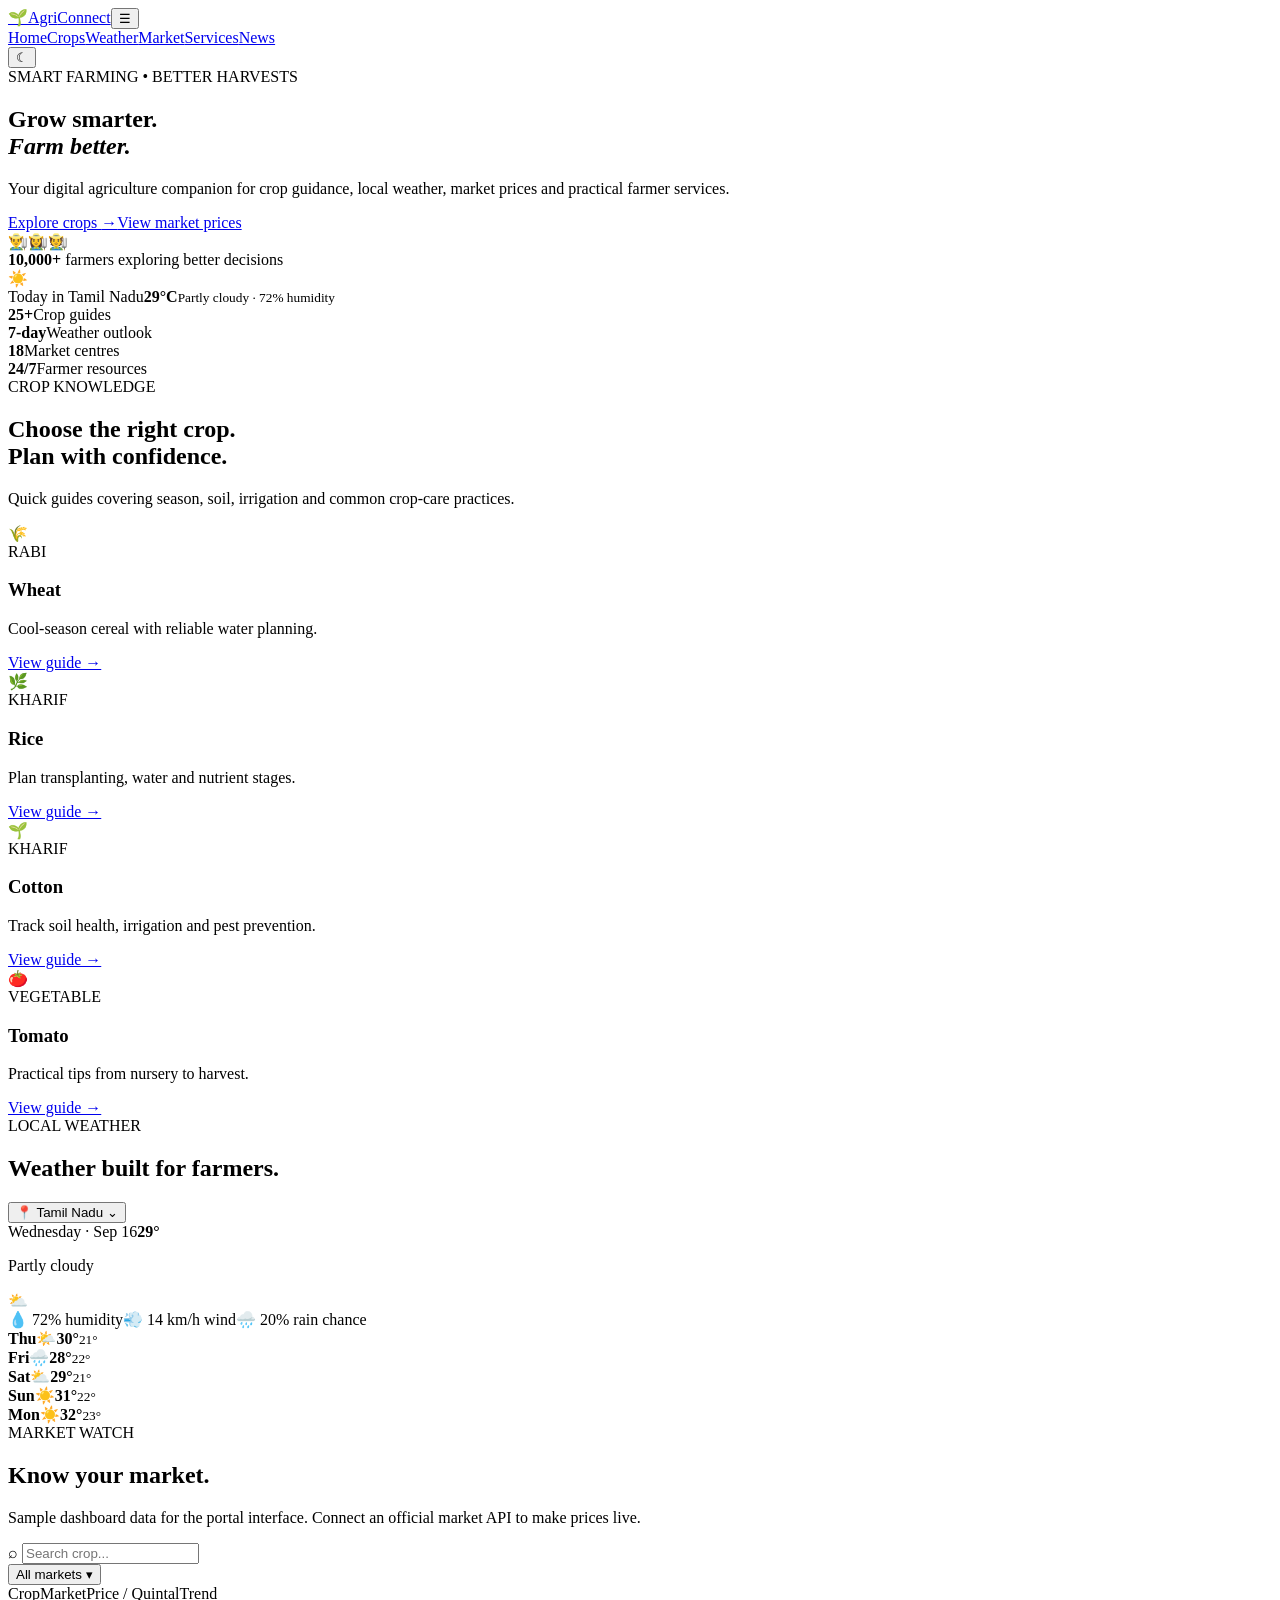
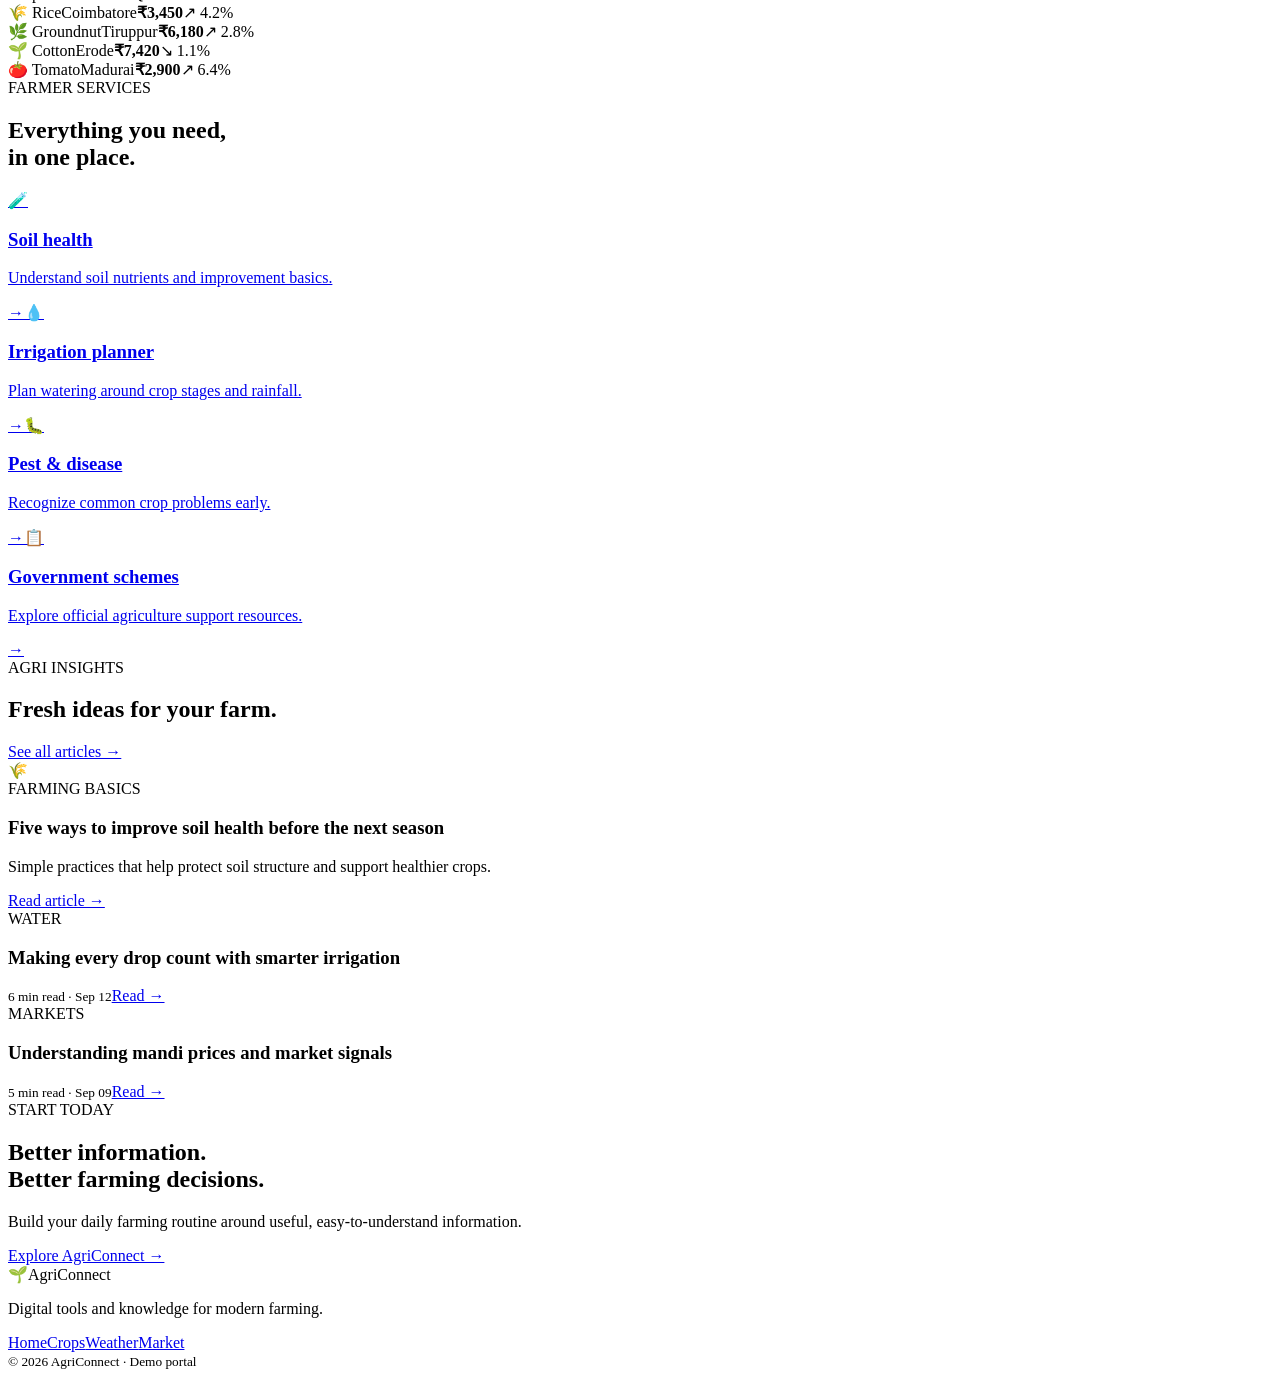
==== index.html @ 1abb4892 "Build complete agriculture portal homepage" ====
<!doctype html>
<html lang="en">
<head>
  <meta charset="UTF-8"><meta name="viewport" content="width=device-width,initial-scale=1.0">
  <meta name="description" content="AgriConnect - a modern agriculture portal for farmers with crop, weather and market information.">
  <title>AgriConnect | Smart Agriculture Portal</title>
  <link rel="preconnect" href="https://fonts.googleapis.com"><link rel="preconnect" href="https://fonts.gstatic.com" crossorigin>
  <link href="https://fonts.googleapis.com/css2?family=DM+Sans:wght@400;500;600;700&family=Space+Grotesk:wght@500;600;700&display=swap" rel="stylesheet">
  <link rel="stylesheet" href="style.css">
</head>
<body>
<header class="nav"><a class="brand" href="#home"><span class="brand-mark">🌱</span><span>Agri<span>Connect</span></span></a><button class="menu" aria-label="Open menu">☰</button><nav><a class="active" href="#home">Home</a><a href="#crops">Crops</a><a href="#weather">Weather</a><a href="#market">Market</a><a href="#services">Services</a><a href="#news">News</a></nav><button id="theme" class="icon-btn" title="Toggle theme">☾</button></header>
<main id="home">
<section class="hero"><div class="hero-copy"><div class="eyebrow">SMART FARMING • BETTER HARVESTS</div><h1>Grow smarter.<br><em>Farm better.</em></h1><p>Your digital agriculture companion for crop guidance, local weather, market prices and practical farmer services.</p><div class="hero-actions"><a class="btn primary" href="#crops">Explore crops <span>→</span></a><a class="btn ghost" href="#market">View market prices</a></div><div class="trust"><div class="avatars"><span>👨‍🌾</span><span>👩‍🌾</span><span>🧑‍🌾</span></div><span><strong>10,000+</strong> farmers exploring better decisions</span></div></div><div class="hero-card"><div class="sun">☀️</div><div><span>Today in Tamil Nadu</span><strong>29°C</strong><small>Partly cloudy · 72% humidity</small></div><div class="mini-chart"><i></i><i></i><i></i><i></i><i></i><i></i><i></i></div></div></section>
<section class="stats"><div><strong>25+</strong><span>Crop guides</span></div><div><strong>7-day</strong><span>Weather outlook</span></div><div><strong>18</strong><span>Market centres</span></div><div><strong>24/7</strong><span>Farmer resources</span></div></section>
<section id="crops" class="section"><div class="section-head"><div><div class="eyebrow">CROP KNOWLEDGE</div><h2>Choose the right crop.<br>Plan with confidence.</h2></div><p>Quick guides covering season, soil, irrigation and common crop-care practices.</p></div><div class="cards crop-grid"><article class="card crop"><div class="crop-icon wheat">🌾</div><div><span class="tag">RABI</span><h3>Wheat</h3><p>Cool-season cereal with reliable water planning.</p><a href="#">View guide →</a></div></article><article class="card crop"><div class="crop-icon rice">🌿</div><div><span class="tag">KHARIF</span><h3>Rice</h3><p>Plan transplanting, water and nutrient stages.</p><a href="#">View guide →</a></div></article><article class="card crop"><div class="crop-icon cotton">🌱</div><div><span class="tag">KHARIF</span><h3>Cotton</h3><p>Track soil health, irrigation and pest prevention.</p><a href="#">View guide →</a></div></article><article class="card crop"><div class="crop-icon tomato">🍅</div><div><span class="tag">VEGETABLE</span><h3>Tomato</h3><p>Practical tips from nursery to harvest.</p><a href="#">View guide →</a></div></article></div></section>
<section id="weather" class="section weather-section"><div class="section-head"><div><div class="eyebrow">LOCAL WEATHER</div><h2>Weather built for farmers.</h2></div><button class="location">📍 Tamil Nadu <span>⌄</span></button></div><div class="weather-panel"><div class="current"><div><span>Wednesday · Sep 16</span><strong>29°</strong><p>Partly cloudy</p></div><div class="weather-big">⛅</div><div class="weather-meta"><span>💧 72% humidity</span><span>💨 14 km/h wind</span><span>🌧️ 20% rain chance</span></div></div><div class="forecast"><div><b>Thu</b><span>🌤️</span><strong>30°</strong><small>21°</small></div><div><b>Fri</b><span>🌧️</span><strong>28°</strong><small>22°</small></div><div><b>Sat</b><span>⛅</span><strong>29°</strong><small>21°</small></div><div><b>Sun</b><span>☀️</span><strong>31°</strong><small>22°</small></div><div><b>Mon</b><span>☀️</span><strong>32°</strong><small>23°</small></div></div></div></section>
<section id="market" class="section"><div class="section-head"><div><div class="eyebrow">MARKET WATCH</div><h2>Know your market.</h2></div><p>Sample dashboard data for the portal interface. Connect an official market API to make prices live.</p></div><div class="market-wrap card"><div class="market-top"><div class="search">⌕ <input id="cropSearch" placeholder="Search crop..." aria-label="Search crop"></div><button class="outline">All markets ▾</button></div><div class="table"><div class="tr th"><span>Crop</span><span>Market</span><span>Price / Quintal</span><span>Trend</span></div><div class="tr"><span>🌾 Rice</span><span>Coimbatore</span><strong>₹3,450</strong><span class="up">↗ 4.2%</span></div><div class="tr"><span>🌿 Groundnut</span><span>Tiruppur</span><strong>₹6,180</strong><span class="up">↗ 2.8%</span></div><div class="tr"><span>🌱 Cotton</span><span>Erode</span><strong>₹7,420</strong><span class="down">↘ 1.1%</span></div><div class="tr"><span>🍅 Tomato</span><span>Madurai</span><strong>₹2,900</strong><span class="up">↗ 6.4%</span></div></div></div></section>
<section id="services" class="section services"><div class="section-head"><div><div class="eyebrow">FARMER SERVICES</div><h2>Everything you need,<br>in one place.</h2></div></div><div class="service-grid"><a class="service" href="#"><span>🧪</span><div><h3>Soil health</h3><p>Understand soil nutrients and improvement basics.</p></div><b>→</b></a><a class="service" href="#"><span>💧</span><div><h3>Irrigation planner</h3><p>Plan watering around crop stages and rainfall.</p></div><b>→</b></a><a class="service" href="#"><span>🐛</span><div><h3>Pest & disease</h3><p>Recognize common crop problems early.</p></div><b>→</b></a><a class="service" href="#"><span>📋</span><div><h3>Government schemes</h3><p>Explore official agriculture support resources.</p></div><b>→</b></a></div></section>
<section id="news" class="section news"><div class="section-head"><div><div class="eyebrow">AGRI INSIGHTS</div><h2>Fresh ideas for your farm.</h2></div><a class="text-link" href="#">See all articles →</a></div><div class="news-grid"><article class="news-card featured"><div class="news-art">🌾</div><div class="news-content"><span class="tag">FARMING BASICS</span><h3>Five ways to improve soil health before the next season</h3><p>Simple practices that help protect soil structure and support healthier crops.</p><a href="#">Read article →</a></div></article><article class="news-card"><span class="tag">WATER</span><h3>Making every drop count with smarter irrigation</h3><small>6 min read · Sep 12</small><a href="#">Read →</a></article><article class="news-card"><span class="tag">MARKETS</span><h3>Understanding mandi prices and market signals</h3><small>5 min read · Sep 09</small><a href="#">Read →</a></article></div></section>
<section class="cta"><div><div class="eyebrow">START TODAY</div><h2>Better information.<br>Better farming decisions.</h2><p>Build your daily farming routine around useful, easy-to-understand information.</p></div><a class="btn primary" href="#crops">Explore AgriConnect →</a></section>
</main>
<footer><div class="brand"><span class="brand-mark">🌱</span><span>Agri<span>Connect</span></span></div><p>Digital tools and knowledge for modern farming.</p><div class="footer-links"><a href="#home">Home</a><a href="#crops">Crops</a><a href="#weather">Weather</a><a href="#market">Market</a></div><small>© 2026 AgriConnect · Demo portal</small></footer>
<script src="script.js"></script>
</body></html>
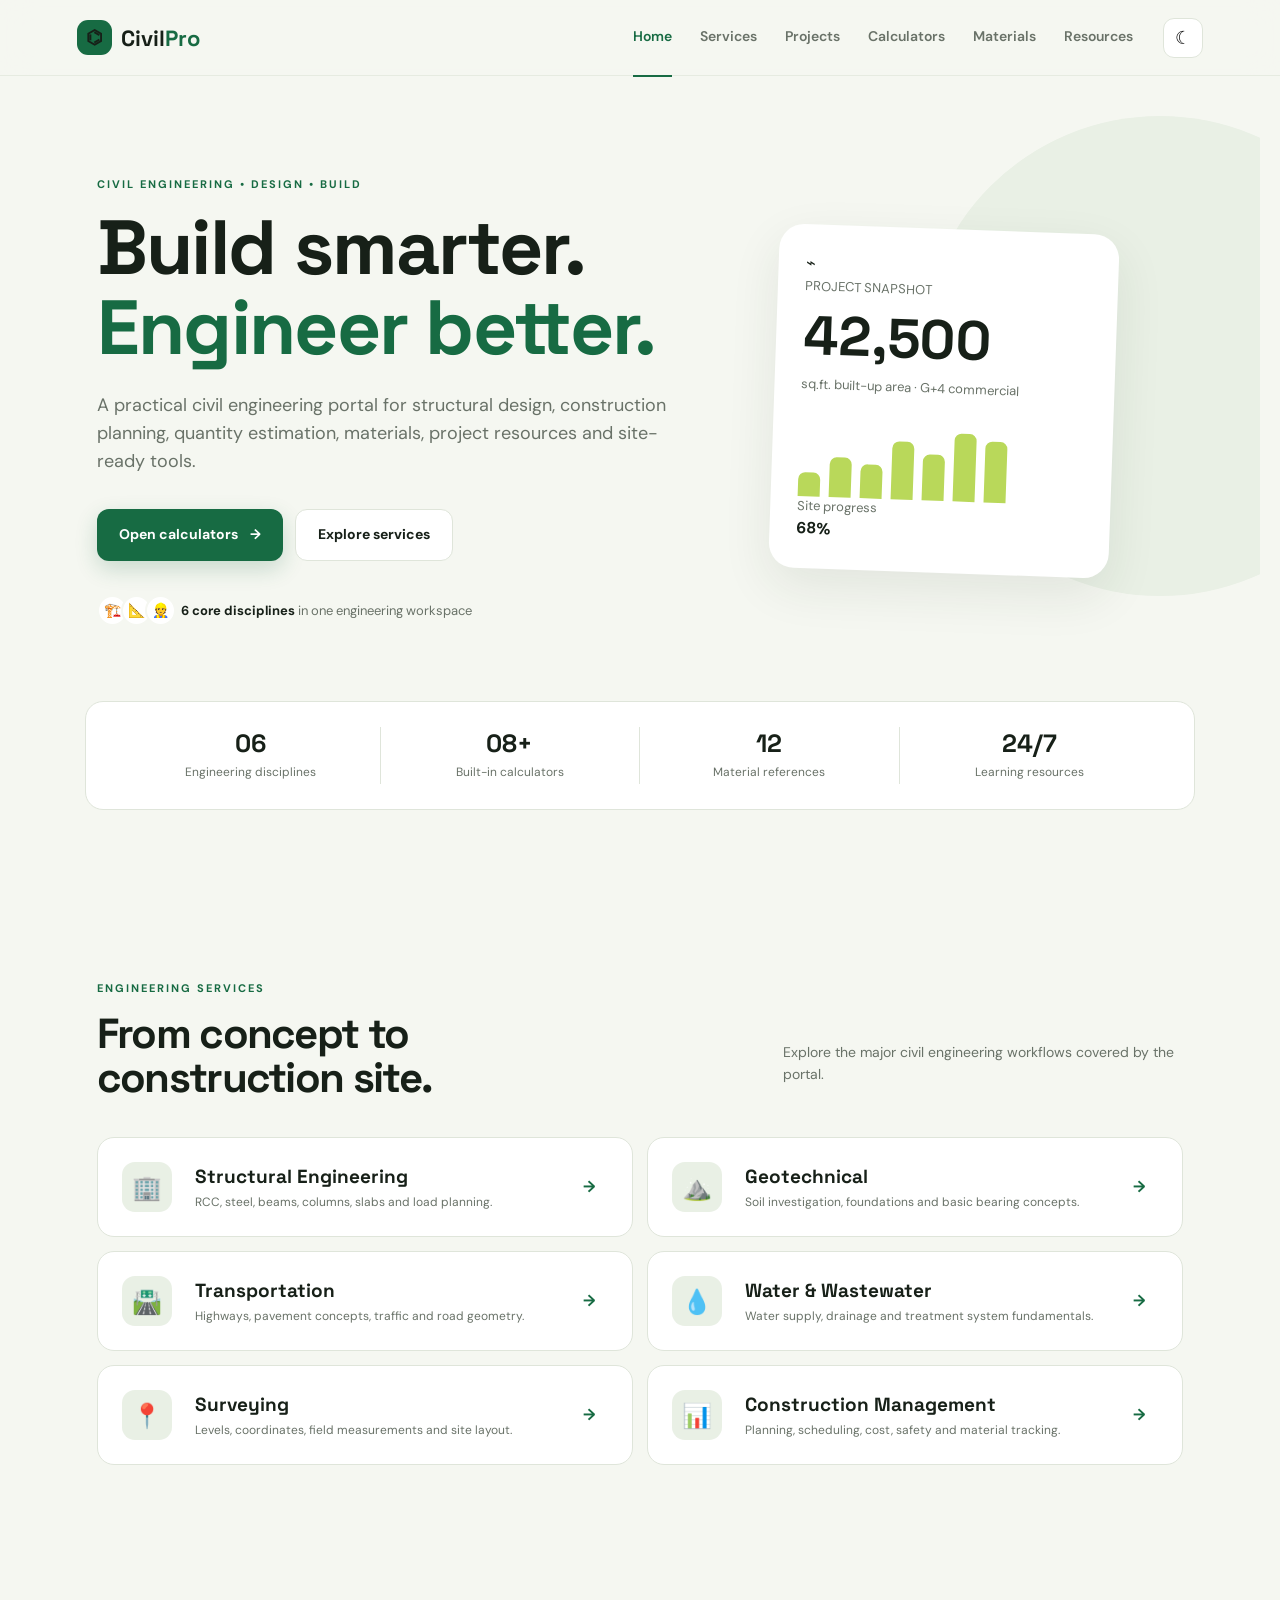
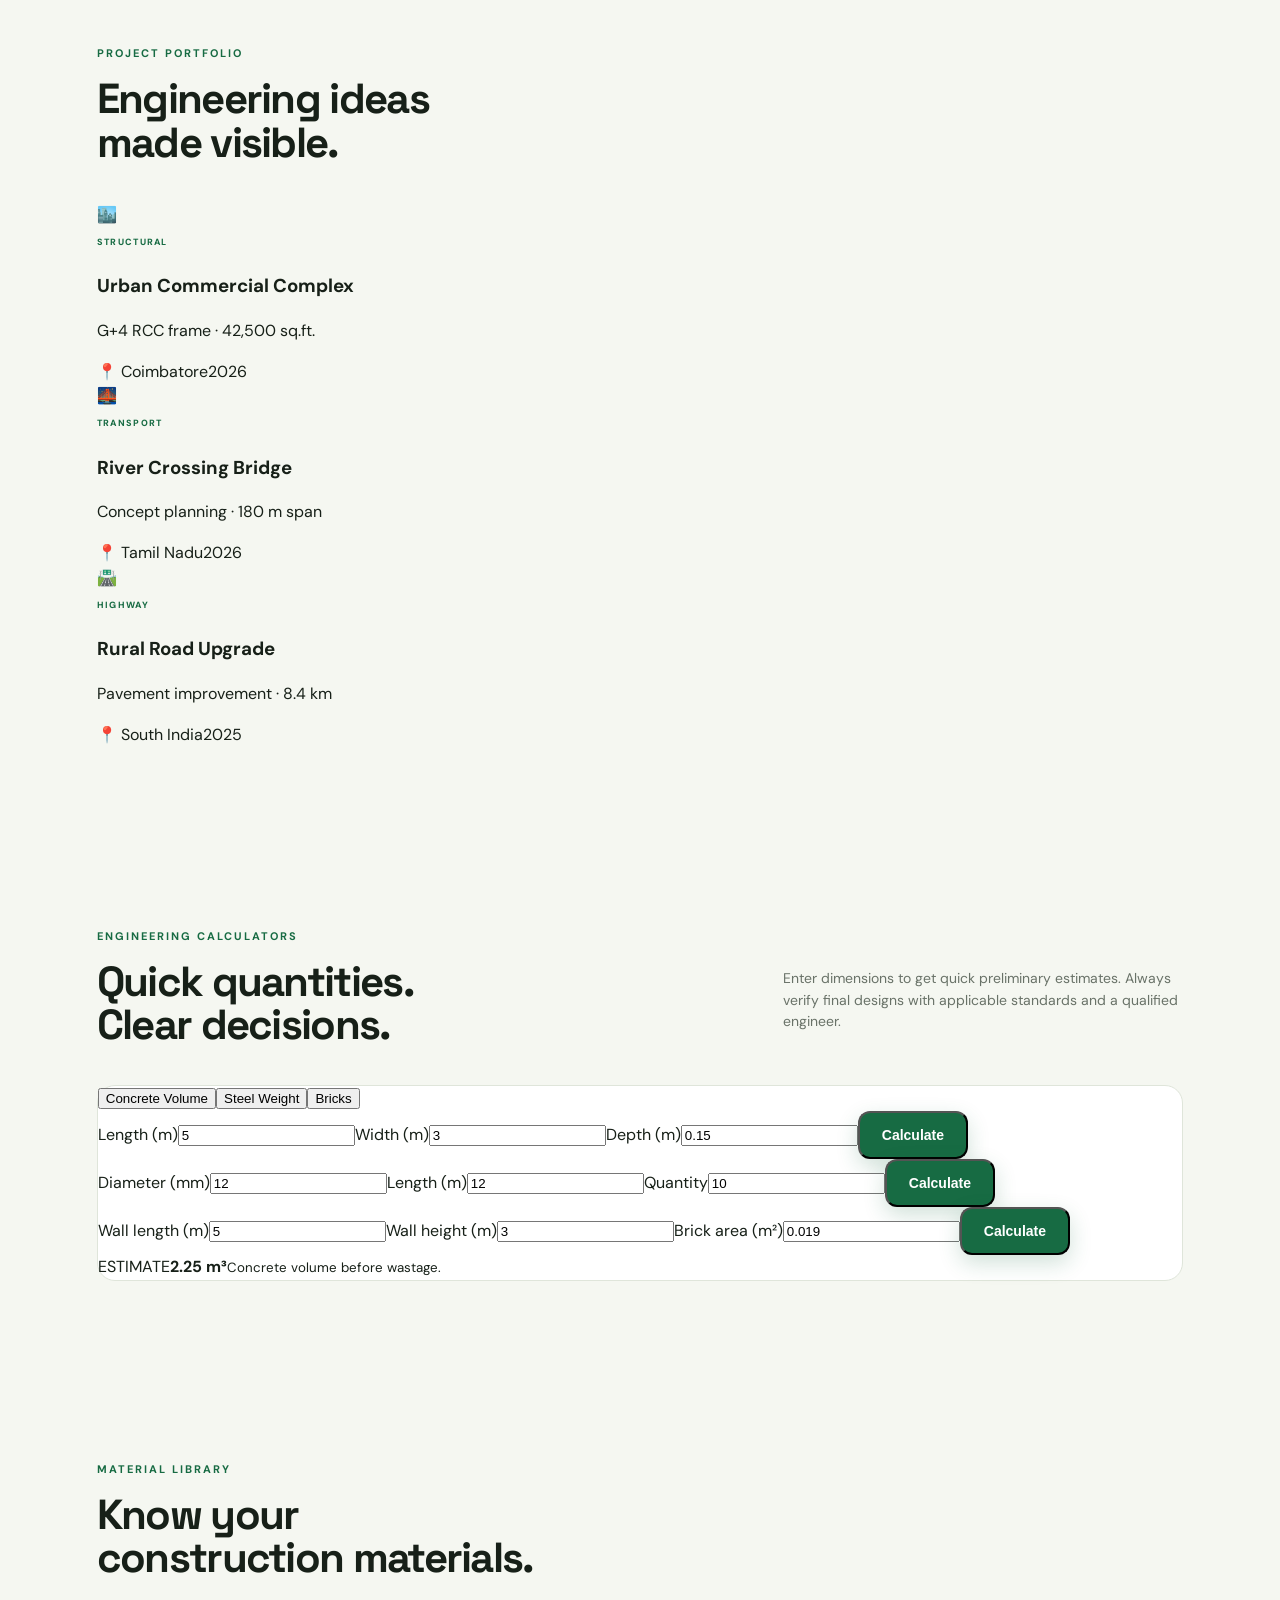
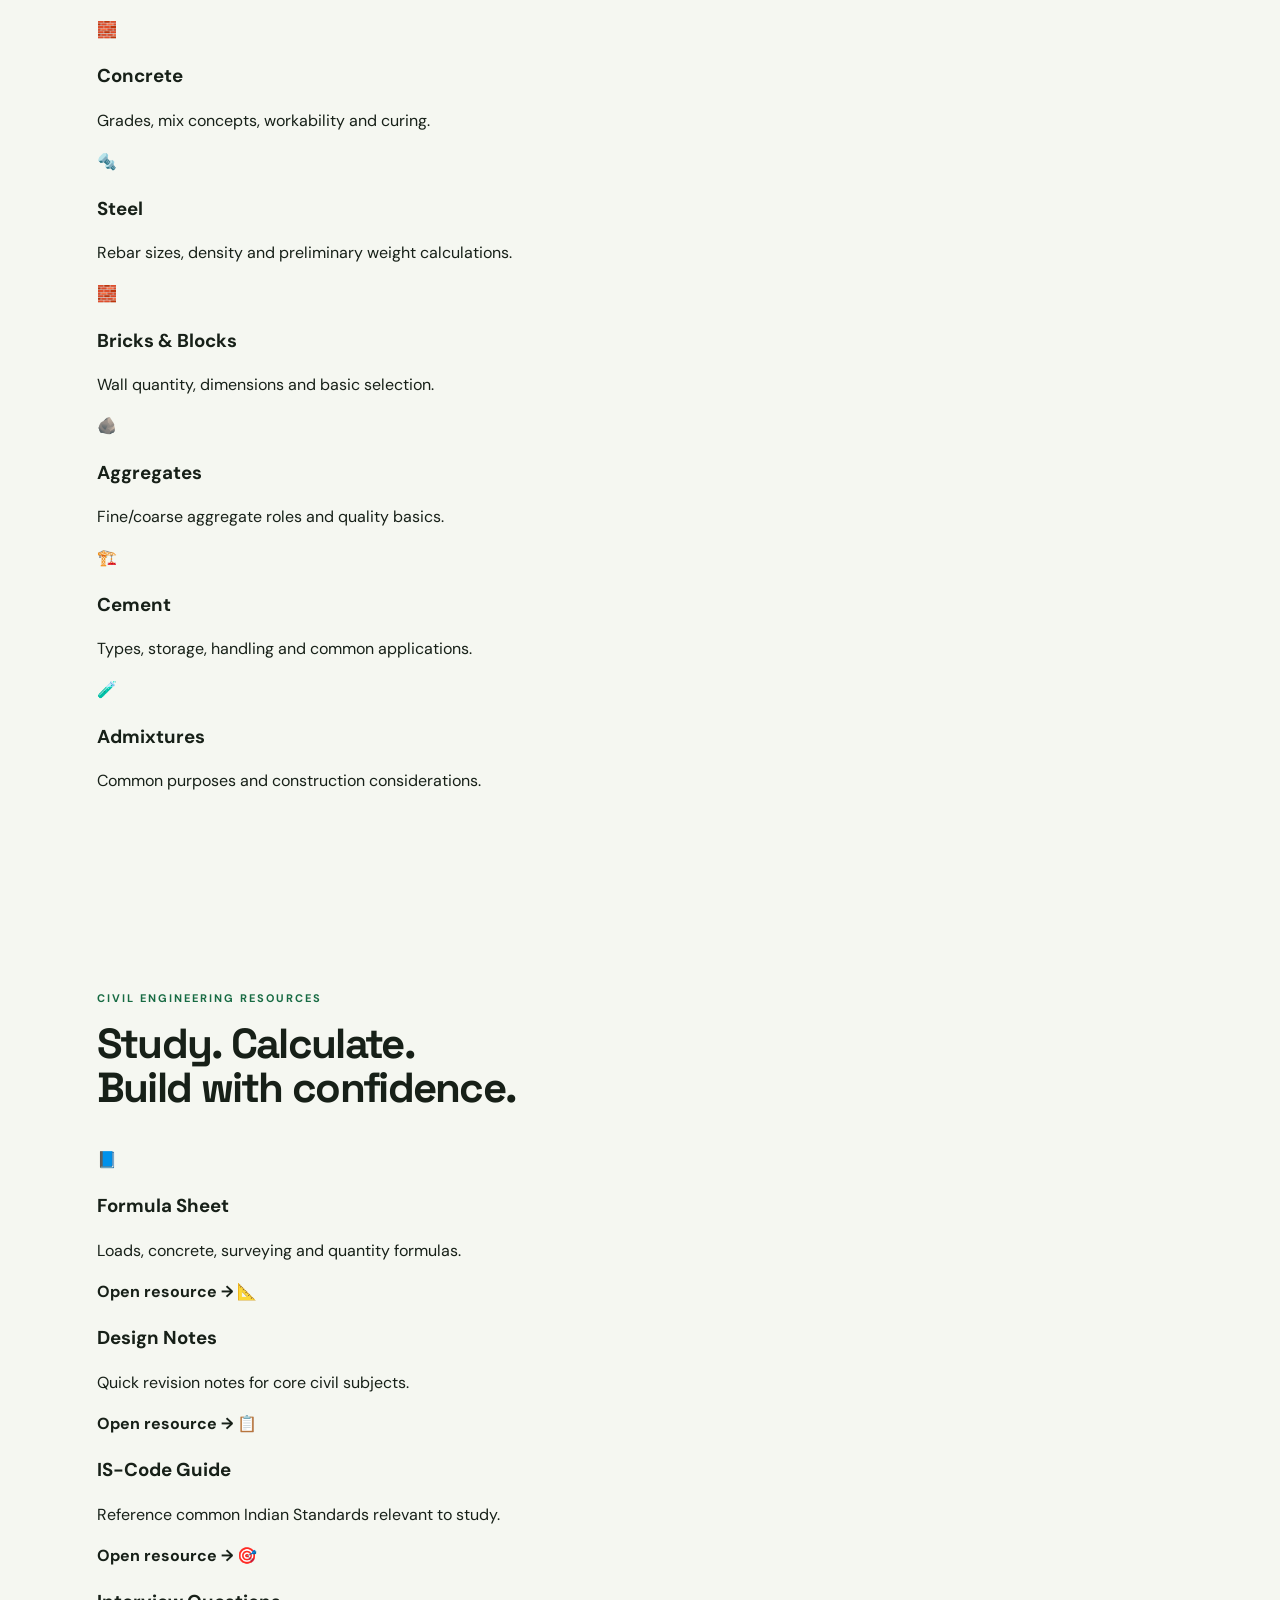
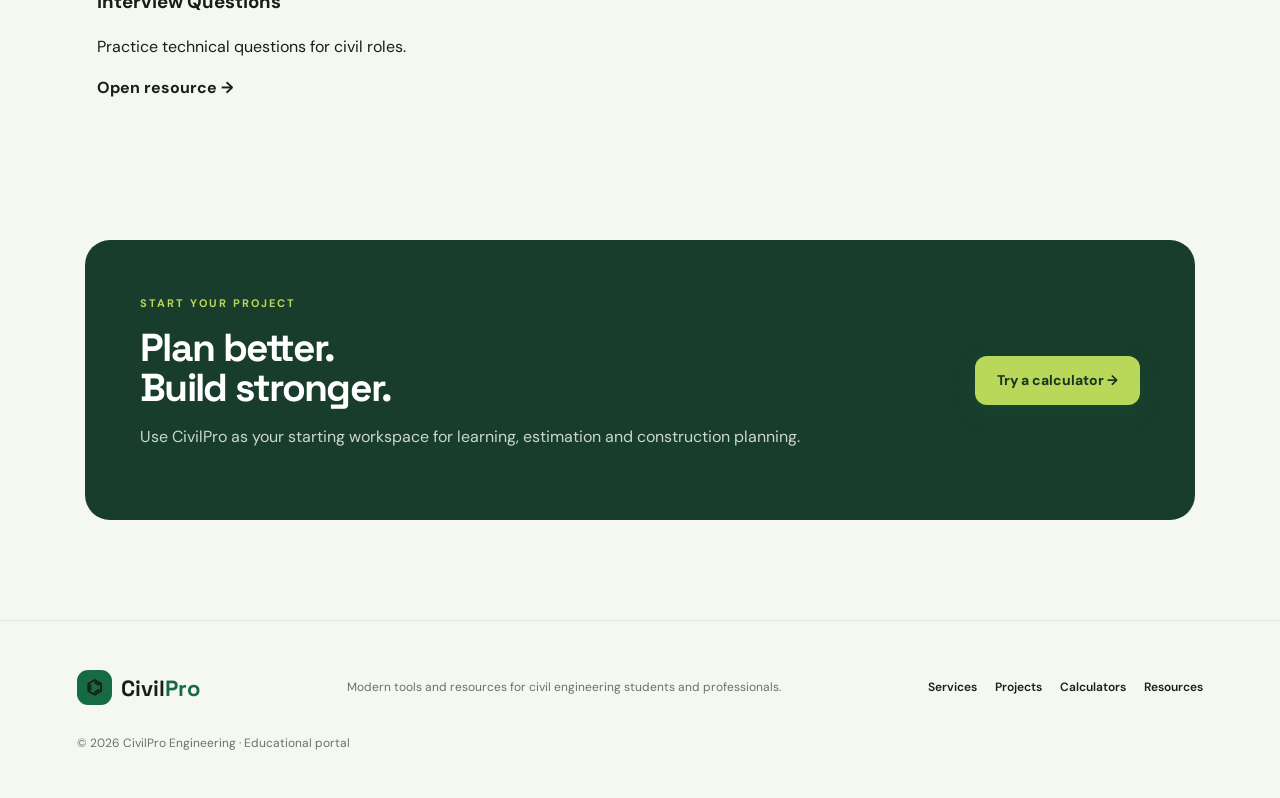
==== commit 299d94a1: "Create CivilPro civil engineering portal homepage" ====
--- a/index.html
+++ b/index.html
@@ -1,25 +1,54 @@
 <!doctype html>
 <html lang="en">
 <head>
-  <meta charset="UTF-8"><meta name="viewport" content="width=device-width,initial-scale=1.0">
-  <meta name="description" content="AgriConnect - a modern agriculture portal for farmers with crop, weather and market information.">
-  <title>AgriConnect | Smart Agriculture Portal</title>
-  <link rel="preconnect" href="https://fonts.googleapis.com"><link rel="preconnect" href="https://fonts.gstatic.com" crossorigin>
-  <link href="https://fonts.googleapis.com/css2?family=DM+Sans:wght@400;500;600;700&family=Space+Grotesk:wght@500;600;700&display=swap" rel="stylesheet">
-  <link rel="stylesheet" href="style.css">
+<meta charset="UTF-8"><meta name="viewport" content="width=device-width,initial-scale=1">
+<meta name="description" content="CivilPro Engineering — a modern civil engineering and construction portal.">
+<title>CivilPro Engineering | Civil Engineering Portal</title>
+<link rel="preconnect" href="https://fonts.googleapis.com"><link rel="preconnect" href="https://fonts.gstatic.com" crossorigin>
+<link href="https://fonts.googleapis.com/css2?family=DM+Sans:wght@400;500;600;700&family=Space+Grotesk:wght@500;600;700&display=swap" rel="stylesheet">
+<link rel="stylesheet" href="style.css">
 </head>
 <body>
-<header class="nav"><a class="brand" href="#home"><span class="brand-mark">🌱</span><span>Agri<span>Connect</span></span></a><button class="menu" aria-label="Open menu">☰</button><nav><a class="active" href="#home">Home</a><a href="#crops">Crops</a><a href="#weather">Weather</a><a href="#market">Market</a><a href="#services">Services</a><a href="#news">News</a></nav><button id="theme" class="icon-btn" title="Toggle theme">☾</button></header>
+<header class="nav"><a class="brand" href="#home"><span class="brand-mark">⌬</span><span>Civil<span>Pro</span></span></a><button class="menu" aria-label="Open menu">☰</button><nav><a class="active" href="#home">Home</a><a href="#services">Services</a><a href="#projects">Projects</a><a href="#calculators">Calculators</a><a href="#materials">Materials</a><a href="#resources">Resources</a></nav><button id="theme" class="icon-btn" title="Toggle theme">☾</button></header>
 <main id="home">
-<section class="hero"><div class="hero-copy"><div class="eyebrow">SMART FARMING • BETTER HARVESTS</div><h1>Grow smarter.<br><em>Farm better.</em></h1><p>Your digital agriculture companion for crop guidance, local weather, market prices and practical farmer services.</p><div class="hero-actions"><a class="btn primary" href="#crops">Explore crops <span>→</span></a><a class="btn ghost" href="#market">View market prices</a></div><div class="trust"><div class="avatars"><span>👨‍🌾</span><span>👩‍🌾</span><span>🧑‍🌾</span></div><span><strong>10,000+</strong> farmers exploring better decisions</span></div></div><div class="hero-card"><div class="sun">☀️</div><div><span>Today in Tamil Nadu</span><strong>29°C</strong><small>Partly cloudy · 72% humidity</small></div><div class="mini-chart"><i></i><i></i><i></i><i></i><i></i><i></i><i></i></div></div></section>
-<section class="stats"><div><strong>25+</strong><span>Crop guides</span></div><div><strong>7-day</strong><span>Weather outlook</span></div><div><strong>18</strong><span>Market centres</span></div><div><strong>24/7</strong><span>Farmer resources</span></div></section>
-<section id="crops" class="section"><div class="section-head"><div><div class="eyebrow">CROP KNOWLEDGE</div><h2>Choose the right crop.<br>Plan with confidence.</h2></div><p>Quick guides covering season, soil, irrigation and common crop-care practices.</p></div><div class="cards crop-grid"><article class="card crop"><div class="crop-icon wheat">🌾</div><div><span class="tag">RABI</span><h3>Wheat</h3><p>Cool-season cereal with reliable water planning.</p><a href="#">View guide →</a></div></article><article class="card crop"><div class="crop-icon rice">🌿</div><div><span class="tag">KHARIF</span><h3>Rice</h3><p>Plan transplanting, water and nutrient stages.</p><a href="#">View guide →</a></div></article><article class="card crop"><div class="crop-icon cotton">🌱</div><div><span class="tag">KHARIF</span><h3>Cotton</h3><p>Track soil health, irrigation and pest prevention.</p><a href="#">View guide →</a></div></article><article class="card crop"><div class="crop-icon tomato">🍅</div><div><span class="tag">VEGETABLE</span><h3>Tomato</h3><p>Practical tips from nursery to harvest.</p><a href="#">View guide →</a></div></article></div></section>
-<section id="weather" class="section weather-section"><div class="section-head"><div><div class="eyebrow">LOCAL WEATHER</div><h2>Weather built for farmers.</h2></div><button class="location">📍 Tamil Nadu <span>⌄</span></button></div><div class="weather-panel"><div class="current"><div><span>Wednesday · Sep 16</span><strong>29°</strong><p>Partly cloudy</p></div><div class="weather-big">⛅</div><div class="weather-meta"><span>💧 72% humidity</span><span>💨 14 km/h wind</span><span>🌧️ 20% rain chance</span></div></div><div class="forecast"><div><b>Thu</b><span>🌤️</span><strong>30°</strong><small>21°</small></div><div><b>Fri</b><span>🌧️</span><strong>28°</strong><small>22°</small></div><div><b>Sat</b><span>⛅</span><strong>29°</strong><small>21°</small></div><div><b>Sun</b><span>☀️</span><strong>31°</strong><small>22°</small></div><div><b>Mon</b><span>☀️</span><strong>32°</strong><small>23°</small></div></div></div></section>
-<section id="market" class="section"><div class="section-head"><div><div class="eyebrow">MARKET WATCH</div><h2>Know your market.</h2></div><p>Sample dashboard data for the portal interface. Connect an official market API to make prices live.</p></div><div class="market-wrap card"><div class="market-top"><div class="search">⌕ <input id="cropSearch" placeholder="Search crop..." aria-label="Search crop"></div><button class="outline">All markets ▾</button></div><div class="table"><div class="tr th"><span>Crop</span><span>Market</span><span>Price / Quintal</span><span>Trend</span></div><div class="tr"><span>🌾 Rice</span><span>Coimbatore</span><strong>₹3,450</strong><span class="up">↗ 4.2%</span></div><div class="tr"><span>🌿 Groundnut</span><span>Tiruppur</span><strong>₹6,180</strong><span class="up">↗ 2.8%</span></div><div class="tr"><span>🌱 Cotton</span><span>Erode</span><strong>₹7,420</strong><span class="down">↘ 1.1%</span></div><div class="tr"><span>🍅 Tomato</span><span>Madurai</span><strong>₹2,900</strong><span class="up">↗ 6.4%</span></div></div></div></section>
-<section id="services" class="section services"><div class="section-head"><div><div class="eyebrow">FARMER SERVICES</div><h2>Everything you need,<br>in one place.</h2></div></div><div class="service-grid"><a class="service" href="#"><span>🧪</span><div><h3>Soil health</h3><p>Understand soil nutrients and improvement basics.</p></div><b>→</b></a><a class="service" href="#"><span>💧</span><div><h3>Irrigation planner</h3><p>Plan watering around crop stages and rainfall.</p></div><b>→</b></a><a class="service" href="#"><span>🐛</span><div><h3>Pest & disease</h3><p>Recognize common crop problems early.</p></div><b>→</b></a><a class="service" href="#"><span>📋</span><div><h3>Government schemes</h3><p>Explore official agriculture support resources.</p></div><b>→</b></a></div></section>
-<section id="news" class="section news"><div class="section-head"><div><div class="eyebrow">AGRI INSIGHTS</div><h2>Fresh ideas for your farm.</h2></div><a class="text-link" href="#">See all articles →</a></div><div class="news-grid"><article class="news-card featured"><div class="news-art">🌾</div><div class="news-content"><span class="tag">FARMING BASICS</span><h3>Five ways to improve soil health before the next season</h3><p>Simple practices that help protect soil structure and support healthier crops.</p><a href="#">Read article →</a></div></article><article class="news-card"><span class="tag">WATER</span><h3>Making every drop count with smarter irrigation</h3><small>6 min read · Sep 12</small><a href="#">Read →</a></article><article class="news-card"><span class="tag">MARKETS</span><h3>Understanding mandi prices and market signals</h3><small>5 min read · Sep 09</small><a href="#">Read →</a></article></div></section>
-<section class="cta"><div><div class="eyebrow">START TODAY</div><h2>Better information.<br>Better farming decisions.</h2><p>Build your daily farming routine around useful, easy-to-understand information.</p></div><a class="btn primary" href="#crops">Explore AgriConnect →</a></section>
+<section class="hero"><div class="hero-copy"><div class="eyebrow">CIVIL ENGINEERING • DESIGN • BUILD</div><h1>Build smarter.<br><em>Engineer better.</em></h1><p>A practical civil engineering portal for structural design, construction planning, quantity estimation, materials, project resources and site-ready tools.</p><div class="hero-actions"><a class="btn primary" href="#calculators">Open calculators <span>→</span></a><a class="btn ghost" href="#services">Explore services</a></div><div class="trust"><div class="avatars"><span>🏗️</span><span>📐</span><span>👷</span></div><span><strong>6 core disciplines</strong> in one engineering workspace</span></div></div><div class="hero-card"><div class="blueprint">⌁</div><span>PROJECT SNAPSHOT</span><strong>42,500</strong><small>sq.ft. built-up area · G+4 commercial</small><div class="mini-chart"><i></i><i></i><i></i><i></i><i></i><i></i><i></i></div><div class="progress"><span>Site progress</span><b>68%</b><div><i></i></div></div></div></section>
+<section class="stats"><div><strong>06</strong><span>Engineering disciplines</span></div><div><strong>08+</strong><span>Built-in calculators</span></div><div><strong>12</strong><span>Material references</span></div><div><strong>24/7</strong><span>Learning resources</span></div></section>
+
+<section id="services" class="section"><div class="section-head"><div><div class="eyebrow">ENGINEERING SERVICES</div><h2>From concept to<br>construction site.</h2></div><p>Explore the major civil engineering workflows covered by the portal.</p></div><div class="cards service-grid">
+<article class="card service"><span>🏢</span><div><h3>Structural Engineering</h3><p>RCC, steel, beams, columns, slabs and load planning.</p></div><b>→</b></article>
+<article class="card service"><span>⛰️</span><div><h3>Geotechnical</h3><p>Soil investigation, foundations and basic bearing concepts.</p></div><b>→</b></article>
+<article class="card service"><span>🛣️</span><div><h3>Transportation</h3><p>Highways, pavement concepts, traffic and road geometry.</p></div><b>→</b></article>
+<article class="card service"><span>💧</span><div><h3>Water & Wastewater</h3><p>Water supply, drainage and treatment system fundamentals.</p></div><b>→</b></article>
+<article class="card service"><span>📍</span><div><h3>Surveying</h3><p>Levels, coordinates, field measurements and site layout.</p></div><b>→</b></article>
+<article class="card service"><span>📊</span><div><h3>Construction Management</h3><p>Planning, scheduling, cost, safety and material tracking.</p></div><b>→</b></article>
+</div></section>
+
+<section id="projects" class="section projects"><div class="section-head"><div><div class="eyebrow">PROJECT PORTFOLIO</div><h2>Engineering ideas<br>made visible.</h2></div></div><div class="project-grid">
+<article class="project"><div class="project-art building">🏙️</div><div class="project-body"><span class="tag">STRUCTURAL</span><h3>Urban Commercial Complex</h3><p>G+4 RCC frame · 42,500 sq.ft.</p><div class="meta"><span>📍 Coimbatore</span><span>2026</span></div></div></article>
+<article class="project"><div class="project-art bridge">🌉</div><div class="project-body"><span class="tag">TRANSPORT</span><h3>River Crossing Bridge</h3><p>Concept planning · 180 m span</p><div class="meta"><span>📍 Tamil Nadu</span><span>2026</span></div></div></article>
+<article class="project"><div class="project-art road">🛣️</div><div class="project-body"><span class="tag">HIGHWAY</span><h3>Rural Road Upgrade</h3><p>Pavement improvement · 8.4 km</p><div class="meta"><span>📍 South India</span><span>2025</span></div></div></article>
+</div></section>
+
+<section id="calculators" class="section calc-section"><div class="section-head"><div><div class="eyebrow">ENGINEERING CALCULATORS</div><h2>Quick quantities.<br>Clear decisions.</h2></div><p>Enter dimensions to get quick preliminary estimates. Always verify final designs with applicable standards and a qualified engineer.</p></div>
+<div class="calculator card"><div class="calc-tabs"><button class="tab active" data-type="concrete">Concrete Volume</button><button class="tab" data-type="steel">Steel Weight</button><button class="tab" data-type="brick">Bricks</button></div>
+<div id="concreteForm" class="calc-form"><label>Length (m)<input id="cl" type="number" value="5" min="0"></label><label>Width (m)<input id="cw" type="number" value="3" min="0"></label><label>Depth (m)<input id="cd" type="number" value="0.15" min="0" step="0.01"></label><button class="btn primary" id="calcBtn">Calculate</button></div>
+<div id="steelForm" class="calc-form hidden"><label>Diameter (mm)<input id="sd" type="number" value="12" min="0"></label><label>Length (m)<input id="sl" type="number" value="12" min="0"></label><label>Quantity<input id="sq" type="number" value="10" min="0"></label><button class="btn primary" id="steelBtn">Calculate</button></div>
+<div id="brickForm" class="calc-form hidden"><label>Wall length (m)<input id="bl" type="number" value="5" min="0"></label><label>Wall height (m)<input id="bh" type="number" value="3" min="0"></label><label>Brick area (m²)<input id="ba" type="number" value="0.019" min="0.001" step="0.001"></label><button class="btn primary" id="brickBtn">Calculate</button></div>
+<div class="result"><span>ESTIMATE</span><strong id="resultValue">2.25 m³</strong><small id="resultNote">Concrete volume before wastage.</small></div></div></section>
+
+<section id="materials" class="section"><div class="section-head"><div><div class="eyebrow">MATERIAL LIBRARY</div><h2>Know your<br>construction materials.</h2></div></div><div class="material-grid">
+<div class="material"><span>🧱</span><div><h3>Concrete</h3><p>Grades, mix concepts, workability and curing.</p></div></div><div class="material"><span>🔩</span><div><h3>Steel</h3><p>Rebar sizes, density and preliminary weight calculations.</p></div></div><div class="material"><span>🧱</span><div><h3>Bricks & Blocks</h3><p>Wall quantity, dimensions and basic selection.</p></div></div><div class="material"><span>🪨</span><div><h3>Aggregates</h3><p>Fine/coarse aggregate roles and quality basics.</p></div></div><div class="material"><span>🏗️</span><div><h3>Cement</h3><p>Types, storage, handling and common applications.</p></div></div><div class="material"><span>🧪</span><div><h3>Admixtures</h3><p>Common purposes and construction considerations.</p></div></div>
+</div></section>
+
+<section id="resources" class="section resources"><div class="section-head"><div><div class="eyebrow">CIVIL ENGINEERING RESOURCES</div><h2>Study. Calculate.<br>Build with confidence.</h2></div></div><div class="resource-grid">
+<a class="resource" href="#resources"><span>📘</span><h3>Formula Sheet</h3><p>Loads, concrete, surveying and quantity formulas.</p><b>Open resource →</b></a>
+<a class="resource" href="#resources"><span>📐</span><h3>Design Notes</h3><p>Quick revision notes for core civil subjects.</p><b>Open resource →</b></a>
+<a class="resource" href="#resources"><span>📋</span><h3>IS-Code Guide</h3><p>Reference common Indian Standards relevant to study.</p><b>Open resource →</b></a>
+<a class="resource" href="#resources"><span>🎯</span><h3>Interview Questions</h3><p>Practice technical questions for civil roles.</p><b>Open resource →</b></a>
+</div></section>
+
+<section class="cta"><div><div class="eyebrow">START YOUR PROJECT</div><h2>Plan better.<br>Build stronger.</h2><p>Use CivilPro as your starting workspace for learning, estimation and construction planning.</p></div><a class="btn primary" href="#calculators">Try a calculator →</a></section>
 </main>
-<footer><div class="brand"><span class="brand-mark">🌱</span><span>Agri<span>Connect</span></span></div><p>Digital tools and knowledge for modern farming.</p><div class="footer-links"><a href="#home">Home</a><a href="#crops">Crops</a><a href="#weather">Weather</a><a href="#market">Market</a></div><small>© 2026 AgriConnect · Demo portal</small></footer>
+<footer><div class="brand"><span class="brand-mark">⌬</span><span>Civil<span>Pro</span></span></div><p>Modern tools and resources for civil engineering students and professionals.</p><div class="footer-links"><a href="#services">Services</a><a href="#projects">Projects</a><a href="#calculators">Calculators</a><a href="#resources">Resources</a></div><small>© 2026 CivilPro Engineering · Educational portal</small></footer>
 <script src="script.js"></script>
 </body></html>
--- a/style.css
+++ b/style.css
@@ -0,0 +1 @@
+:root{--bg:#f5f7f1;--surface:#fff;--ink:#172018;--muted:#697268;--line:#dfe5da;--green:#176b43;--lime:#b9d85a;--soft:#e9f0e5;--shadow:0 18px 50px rgba(30,55,35,.09)}*{box-sizing:border-box}html{scroll-behavior:smooth}body{margin:0;background:var(--bg);color:var(--ink);font-family:'DM Sans',sans-serif;line-height:1.55}a{text-decoration:none;color:inherit}.nav{height:76px;display:flex;align-items:center;gap:30px;padding:0 6%;position:sticky;top:0;z-index:20;background:rgba(245,247,241,.9);backdrop-filter:blur(16px);border-bottom:1px solid rgba(223,229,218,.7)}.brand{font:700 22px 'Space Grotesk';display:flex;align-items:center;gap:9px;margin-right:auto}.brand>span:last-child span{color:var(--green)}.brand-mark{width:35px;height:35px;border-radius:11px;background:var(--green);display:grid;place-items:center;font-size:19px}.nav nav{display:flex;gap:28px;font-size:14px;font-weight:600}.nav nav a{color:#697268;padding:28px 0;border-bottom:2px solid transparent}.nav nav a:hover,.nav nav .active{color:var(--green);border-bottom-color:var(--green)}.icon-btn,.menu{border:1px solid var(--line);background:var(--surface);border-radius:11px;width:40px;height:40px;font-size:18px;cursor:pointer}.menu{display:none}.hero{max-width:1240px;margin:auto;min-height:620px;padding:100px 6% 75px;display:flex;align-items:center;gap:8%;position:relative;overflow:hidden}.hero:after{content:'';position:absolute;width:480px;height:480px;border-radius:50%;background:var(--soft);right:-140px;top:40px;z-index:-1}.eyebrow{font-size:11px;letter-spacing:2px;font-weight:700;color:var(--green);margin-bottom:15px}.hero h1,h2{font-family:'Space Grotesk';letter-spacing:-1.7px;line-height:1.04}.hero h1{font-size:clamp(50px,6vw,78px);margin:0 0 24px}.hero h1 em{font-style:normal;color:var(--green)}.hero-copy{max-width:650px}.hero-copy>p{font-size:18px;color:var(--muted);max-width:590px}.hero-actions{display:flex;gap:12px;margin:34px 0}.btn{display:inline-flex;align-items:center;justify-content:center;gap:12px;padding:14px 22px;border-radius:12px;font-weight:700;font-size:14px}.primary{background:var(--green);color:white;box-shadow:0 8px 22px rgba(23,107,67,.2)}.primary:hover{transform:translateY(-2px)}.ghost,.outline{border:1px solid var(--line);background:var(--surface)}.trust{display:flex;align-items:center;gap:12px;font-size:13px;color:var(--muted)}.trust strong{color:var(--ink)}.avatars{display:flex}.avatars span{width:31px;height:31px;border-radius:50%;background:var(--surface);border:2px solid var(--bg);display:grid;place-items:center;margin-right:-7px;font-size:14px}.hero-card{width:340px;min-width:300px;padding:27px;border-radius:25px;background:var(--surface);box-shadow:var(--shadow);transform:rotate(2deg)}.sun{font-size:42px;margin-bottom:25px}.hero-card span,.hero-card small{display:block;color:var(--muted);font-size:13px}.hero-card strong{display:block;font:700 55px 'Space Grotesk';margin:4px 0}.mini-chart{height:80px;margin-top:22px;display:flex;align-items:end;gap:9px}.mini-chart i{display:block;width:22px;border-radius:7px 7px 0 0;background:var(--lime)}.mini-chart i:nth-child(1){height:30%}.mini-chart i:nth-child(2){height:50%}.mini-chart i:nth-child(3){height:42%}.mini-chart i:nth-child(4){height:72%}.mini-chart i:nth-child(5){height:58%}.mini-chart i:nth-child(6){height:85%}.mini-chart i:nth-child(7){height:76%}.stats{display:grid;grid-template-columns:repeat(4,1fr);max-width:1110px;margin:0 auto 80px;padding:25px 35px;border:1px solid var(--line);background:var(--surface);border-radius:18px}.stats div{text-align:center;border-right:1px solid var(--line)}.stats div:last-child{border:0}.stats strong{display:block;font:700 25px 'Space Grotesk'}.stats span{font-size:12px;color:var(--muted)}.section{max-width:1240px;margin:auto;padding:90px 6%}.section-head{display:flex;align-items:end;justify-content:space-between;gap:30px;margin-bottom:38px}.section h2{font-size:42px;margin:0}.section-head>p{max-width:400px;color:var(--muted);font-size:14px}.cards{display:grid;grid-template-columns:repeat(4,1fr);gap:16px}.card{background:var(--surface);border:1px solid var(--line);border-radius:18px}.crop{padding:22px;transition:.25s}.crop:hover{transform:translateY(-5px);box-shadow:var(--shadow)}.crop-icon{height:140px;border-radius:13px;display:grid;place-items:center;font-size:64px;margin-bottom:20px}.wheat{background:#f3eedc}.rice{background:#e3f0dc}.cotton{background:#e5eee8}.tomato{background:#f4e4df}.tag{font-size:9px;letter-spacing:1.3px;font-weight:800;color:var(--green)}.crop h3{font:700 22px 'Space Grotesk';margin:7px 0}.crop p{font-size:13px;color:var(--muted);min-height:60px}.crop a,.news-card a{color:var(--green);font-weight:700;font-size:12px}.weather-section{background:var(--soft);max-width:none;padding-left:calc((100% - 1110px)/2);padding-right:calc((100% - 1110px)/2)}.location{border:1px solid var(--line);background:var(--surface);border-radius:10px;padding:11px 16px;font-weight:700}.weather-panel{background:var(--surface);border-radius:22px;overflow:hidden;display:grid;grid-template-columns:1fr 1.2fr;box-shadow:var(--shadow)}.current{padding:38px;display:grid;grid-template-columns:1fr auto;align-items:center}.current span{font-size:13px;color:var(--muted)}.current strong{font:700 65px 'Space Grotesk';display:block}.current p{margin:0;font-weight:600}.weather-big{font-size:65px}.weather-meta{grid-column:1/-1;display:flex;gap:18px;flex-wrap:wrap;border-top:1px solid var(--line);padding-top:20px;margin-top:20px;color:var(--muted);font-size:12px}.forecast{display:grid;grid-template-columns:repeat(5,1fr);background:#f7f9f4;padding:30px 20px;gap:7px}.forecast div{text-align:center;border-right:1px solid var(--line);display:flex;flex-direction:column;gap:10px}.forecast div:last-child{border:0}.forecast b{font-size:12px}.forecast span{font-size:25px}.forecast strong{font:700 20px 'Space Grotesk'}.forecast small{color:#929a91}.market-wrap{overflow:hidden}.market-top{padding:20px;display:flex;gap:10px}.search{border:1px solid var(--line);border-radius:10px;padding:9px 12px;flex:1;color:var(--muted)}.search input{border:0;outline:0;background:transparent;font:inherit;margin-left:7px}.outline{border-radius:10px;padding:0 15px;font-weight:600}.table .tr{display:grid;grid-template-columns:1.2fr 1fr 1fr .8fr;padding:18px 22px;border-top:1px solid var(--line);font-size:13px;align-items:center}.table .th{font-size:10px;text-transform:uppercase;letter-spacing:1px;color:var(--muted);font-weight:800;background:#f7f9f4}.up{color:#19804e;font-weight:700}.down{color:#bd654d;font-weight:700}.service-grid{display:grid;grid-template-columns:repeat(2,1fr);gap:14px}.service{display:grid;grid-template-columns:55px 1fr 25px;align-items:center;gap:18px;background:var(--surface);border:1px solid var(--line);padding:24px;border-radius:17px}.service>span{width:50px;height:50px;border-radius:13px;background:var(--soft);display:grid;place-items:center;font-size:24px}.service h3{margin:0;font:700 19px 'Space Grotesk'}.service p{margin:4px 0 0;color:var(--muted);font-size:12px}.service b{color:var(--green)}.news-grid{display:grid;grid-template-columns:2fr 1fr 1fr;gap:16px}.news-card{background:var(--surface);border:1px solid var(--line);border-radius:18px;padding:25px;display:flex;flex-direction:column;min-height:235px}.featured{padding:0;overflow:hidden;display:grid;grid-template-columns:1fr 1fr}.news-art{background:#dfead9;display:grid;place-items:center;font-size:90px}.news-content{padding:28px}.news-card h3{font:700 20px 'Space Grotesk';line-height:1.2}.news-card p{font-size:12px;color:var(--muted)}.news-card small{color:var(--muted);font-size:11px}.news-card a{margin-top:auto}.text-link{font-size:13px;color:var(--green);font-weight:700}.cta{max-width:1110px;margin:50px auto 100px;padding:55px;border-radius:25px;background:#183d2c;color:white;display:flex;align-items:center;justify-content:space-between;gap:30px}.cta .eyebrow{color:var(--lime)}.cta h2{font-size:39px;margin:0 0 14px}.cta p{color:#cbd7cf}.cta .primary{background:var(--lime);color:#173322}footer{border-top:1px solid var(--line);padding:45px 6%;display:flex;align-items:center;gap:25px;flex-wrap:wrap}footer p,footer small{color:var(--muted);font-size:12px}.footer-links{display:flex;gap:18px;margin-left:auto;font-size:12px;font-weight:600}.dark{--bg:#101812;--surface:#18221b;--ink:#edf4ed;--muted:#9ca99f;--line:#2b382f;--soft:#202d24}.dark .nav{background:rgba(16,24,18,.9)}.dark .table .th,.dark .forecast{background:#131d16}.dark .crop-icon{filter:saturate(.8)}@media(max-width:850px){.nav{padding:0 5%;gap:12px}.nav nav{display:none;position:absolute;top:76px;left:0;right:0;background:var(--surface);padding:15px 5%;flex-direction:column;gap:0;border-bottom:1px solid var(--line)}.nav nav.open{display:flex}.nav nav a{padding:12px 0}.menu{display:block}.hero{padding-top:65px;flex-direction:column;align-items:flex-start}.hero-card{align-self:center}.stats{margin:0 5% 40px;grid-template-columns:repeat(2,1fr);gap:15px}.stats div:nth-child(2){border:0}.cards{grid-template-columns:repeat(2,1fr)}.section,.weather-section{padding:65px 5%}.section-head{align-items:flex-start;flex-direction:column}.section h2{font-size:34px}.weather-panel{grid-template-columns:1fr}.news-grid{grid-template-columns:1fr}.featured{grid-template-columns:1fr}.service-grid{grid-template-columns:1fr}.cta{margin:25px 5% 65px;padding:35px;flex-direction:column;align-items:flex-start}.footer-links{margin-left:0}.table{overflow-x:auto}.table .tr{min-width:650px}}@media(max-width:520px){.hero h1{font-size:49px}.hero-card{width:100%;min-width:0}.hero-actions{flex-direction:column}.btn{width:100%}.cards{grid-template-columns:1fr}.crop-icon{height:120px}.forecast{padding:20px 8px}.forecast div{gap:6px}.current{padding:25px}.weather-big{font-size:48px}.cta h2{font-size:31px}footer{display:block}footer>*{margin-bottom:18px}.footer-links{flex-wrap:wrap}}
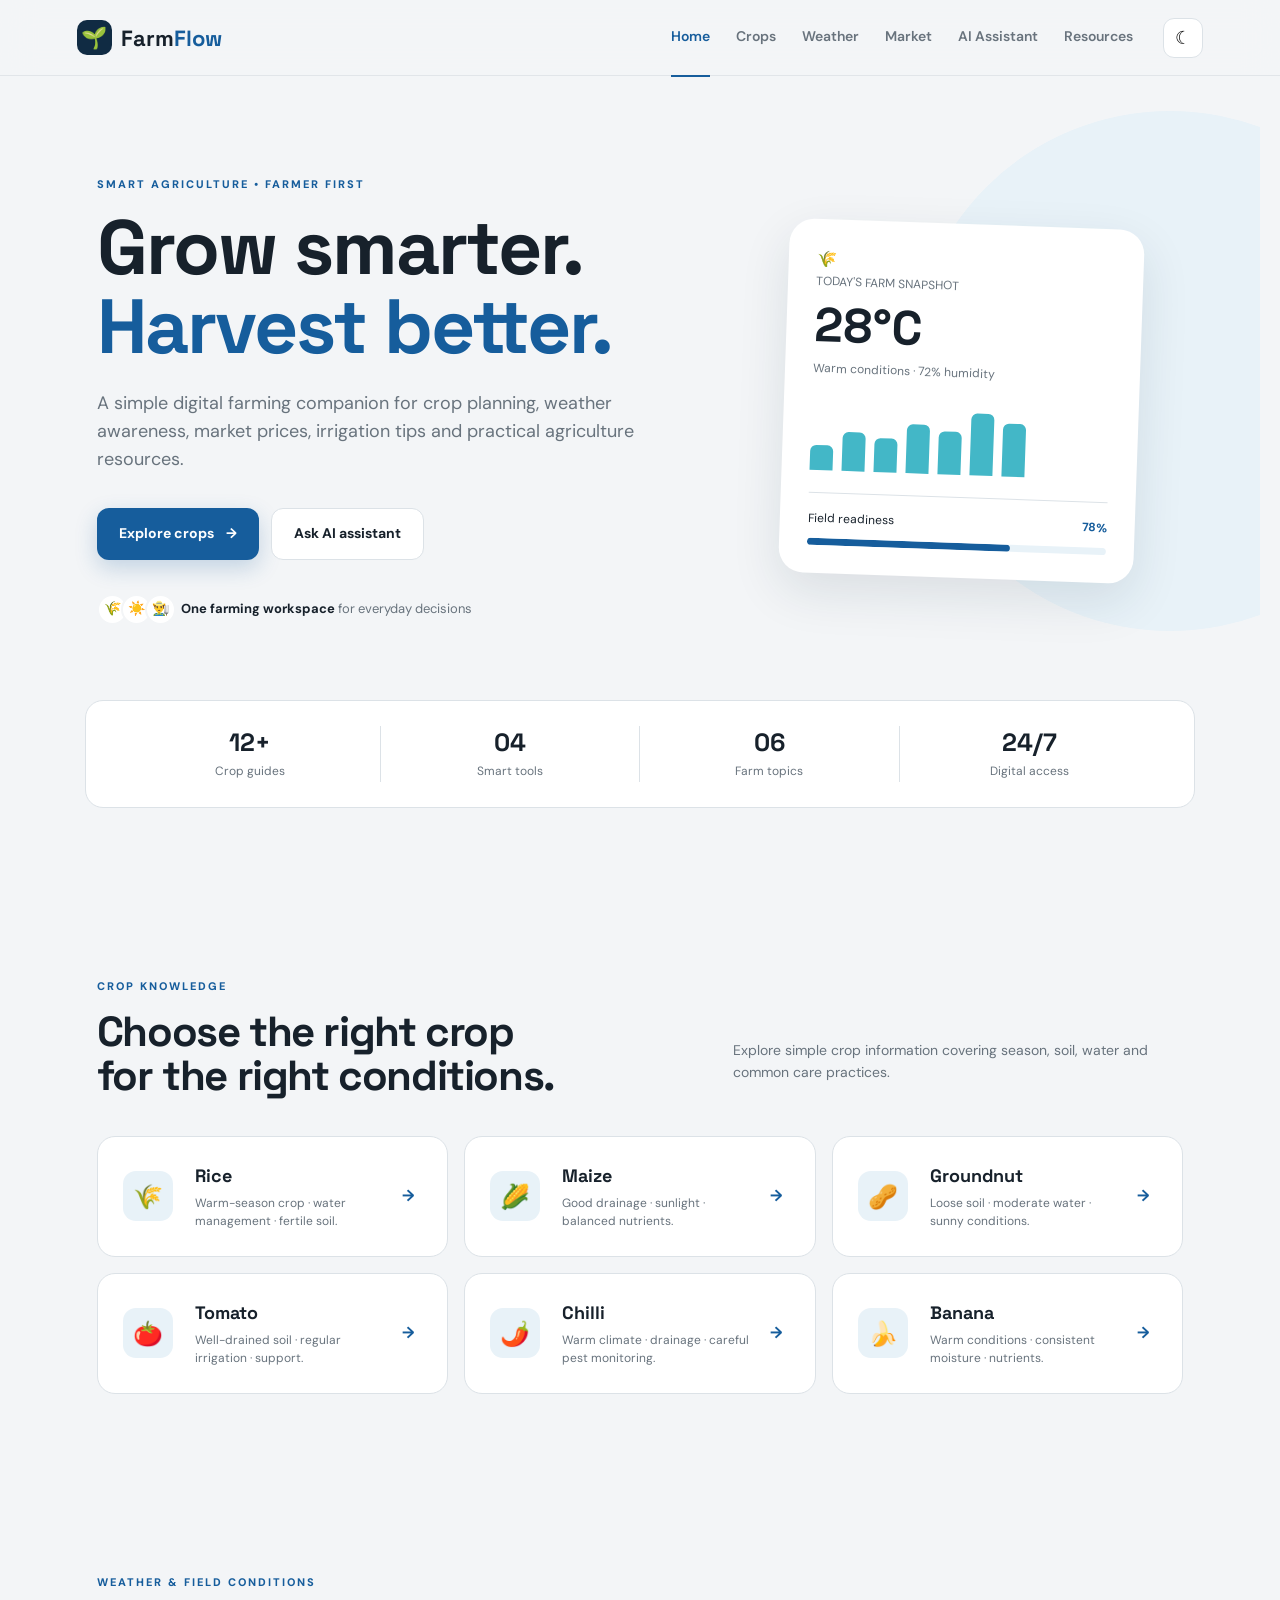
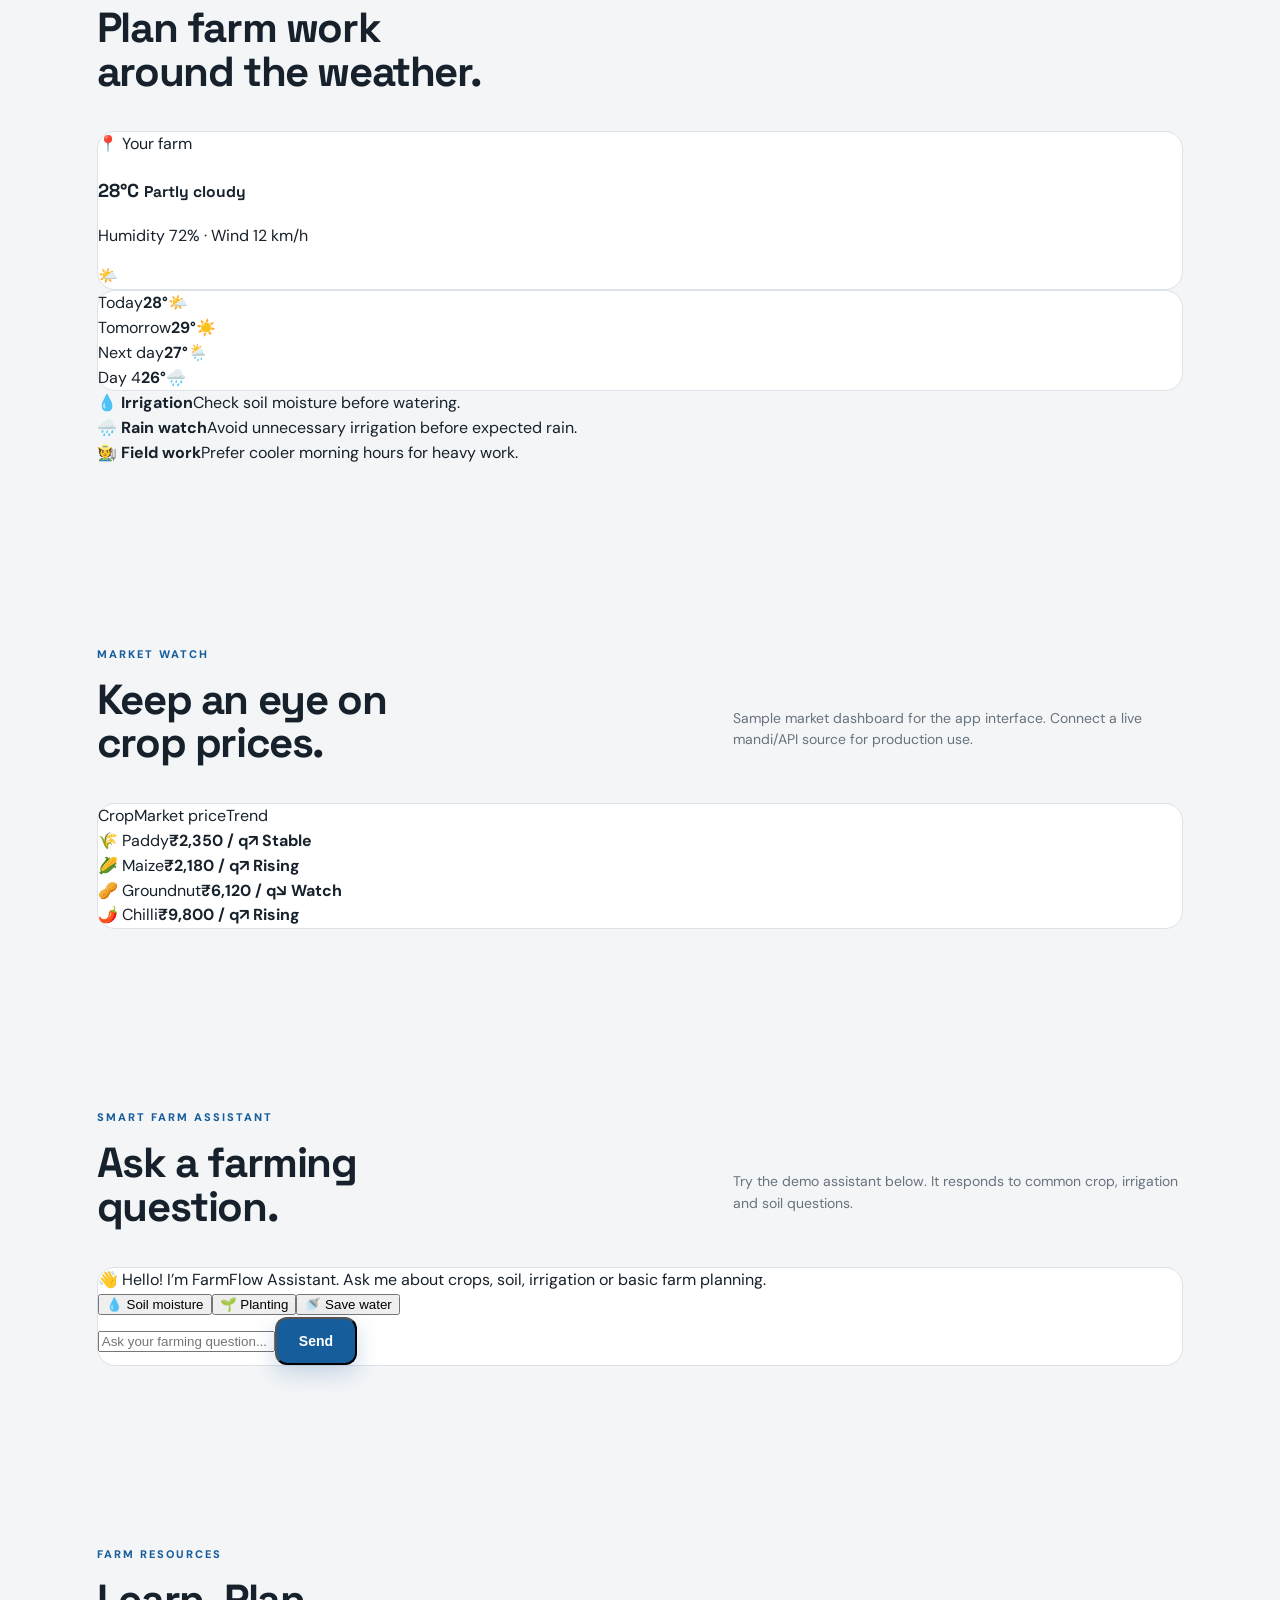
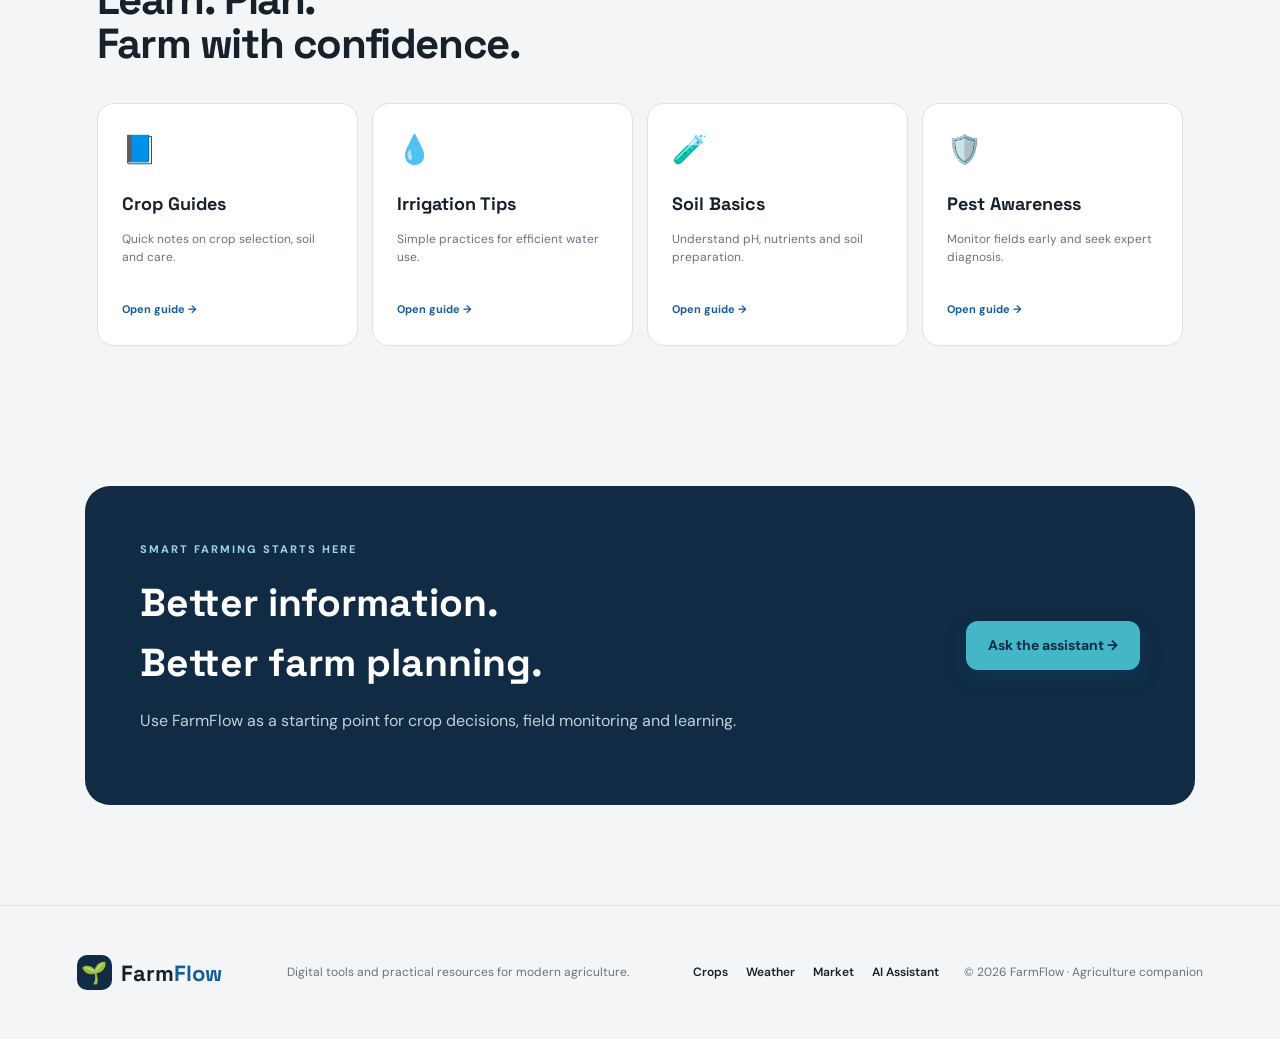
==== commit 0cbee7d5: "Build FarmFlow agriculture app" ====
--- a/index.html
+++ b/index.html
@@ -2,53 +2,48 @@
 <html lang="en">
 <head>
 <meta charset="UTF-8"><meta name="viewport" content="width=device-width,initial-scale=1">
-<meta name="description" content="CivilPro Engineering — a modern civil engineering and construction portal.">
-<title>CivilPro Engineering | Civil Engineering Portal</title>
+<meta name="description" content="FarmFlow — a modern agriculture companion for crop planning, weather, market prices and smart farming.">
+<title>FarmFlow | Smart Agriculture</title>
 <link rel="preconnect" href="https://fonts.googleapis.com"><link rel="preconnect" href="https://fonts.gstatic.com" crossorigin>
 <link href="https://fonts.googleapis.com/css2?family=DM+Sans:wght@400;500;600;700&family=Space+Grotesk:wght@500;600;700&display=swap" rel="stylesheet">
 <link rel="stylesheet" href="style.css">
 </head>
 <body>
-<header class="nav"><a class="brand" href="#home"><span class="brand-mark">⌬</span><span>Civil<span>Pro</span></span></a><button class="menu" aria-label="Open menu">☰</button><nav><a class="active" href="#home">Home</a><a href="#services">Services</a><a href="#projects">Projects</a><a href="#calculators">Calculators</a><a href="#materials">Materials</a><a href="#resources">Resources</a></nav><button id="theme" class="icon-btn" title="Toggle theme">☾</button></header>
+<header class="nav"><a class="brand" href="#home"><span class="brand-mark">🌱</span><span>Farm<span>Flow</span></span></a><button class="menu" aria-label="Open menu">☰</button><nav><a class="active" href="#home">Home</a><a href="#crops">Crops</a><a href="#weather">Weather</a><a href="#market">Market</a><a href="#assistant">AI Assistant</a><a href="#resources">Resources</a></nav><button id="theme" class="icon-btn" title="Toggle theme">☾</button></header>
+
 <main id="home">
-<section class="hero"><div class="hero-copy"><div class="eyebrow">CIVIL ENGINEERING • DESIGN • BUILD</div><h1>Build smarter.<br><em>Engineer better.</em></h1><p>A practical civil engineering portal for structural design, construction planning, quantity estimation, materials, project resources and site-ready tools.</p><div class="hero-actions"><a class="btn primary" href="#calculators">Open calculators <span>→</span></a><a class="btn ghost" href="#services">Explore services</a></div><div class="trust"><div class="avatars"><span>🏗️</span><span>📐</span><span>👷</span></div><span><strong>6 core disciplines</strong> in one engineering workspace</span></div></div><div class="hero-card"><div class="blueprint">⌁</div><span>PROJECT SNAPSHOT</span><strong>42,500</strong><small>sq.ft. built-up area · G+4 commercial</small><div class="mini-chart"><i></i><i></i><i></i><i></i><i></i><i></i><i></i></div><div class="progress"><span>Site progress</span><b>68%</b><div><i></i></div></div></div></section>
-<section class="stats"><div><strong>06</strong><span>Engineering disciplines</span></div><div><strong>08+</strong><span>Built-in calculators</span></div><div><strong>12</strong><span>Material references</span></div><div><strong>24/7</strong><span>Learning resources</span></div></section>
+<section class="hero"><div class="hero-copy"><div class="eyebrow">SMART AGRICULTURE • FARMER FIRST</div><h1>Grow smarter.<br><em>Harvest better.</em></h1><p>A simple digital farming companion for crop planning, weather awareness, market prices, irrigation tips and practical agriculture resources.</p><div class="hero-actions"><a class="btn primary" href="#crops">Explore crops <span>→</span></a><a class="btn ghost" href="#assistant">Ask AI assistant</a></div><div class="trust"><div class="avatars"><span>🌾</span><span>☀️</span><span>👨‍🌾</span></div><span><strong>One farming workspace</strong> for everyday decisions</span></div></div>
+<div class="hero-card"><div class="crop-icon">🌾</div><span>TODAY'S FARM SNAPSHOT</span><strong>28°C</strong><small>Warm conditions · 72% humidity</small><div class="mini-chart"><i></i><i></i><i></i><i></i><i></i><i></i><i></i></div><div class="progress"><span>Field readiness</span><b>78%</b><div><i></i></div></div></div></section>
 
-<section id="services" class="section"><div class="section-head"><div><div class="eyebrow">ENGINEERING SERVICES</div><h2>From concept to<br>construction site.</h2></div><p>Explore the major civil engineering workflows covered by the portal.</p></div><div class="cards service-grid">
-<article class="card service"><span>🏢</span><div><h3>Structural Engineering</h3><p>RCC, steel, beams, columns, slabs and load planning.</p></div><b>→</b></article>
-<article class="card service"><span>⛰️</span><div><h3>Geotechnical</h3><p>Soil investigation, foundations and basic bearing concepts.</p></div><b>→</b></article>
-<article class="card service"><span>🛣️</span><div><h3>Transportation</h3><p>Highways, pavement concepts, traffic and road geometry.</p></div><b>→</b></article>
-<article class="card service"><span>💧</span><div><h3>Water & Wastewater</h3><p>Water supply, drainage and treatment system fundamentals.</p></div><b>→</b></article>
-<article class="card service"><span>📍</span><div><h3>Surveying</h3><p>Levels, coordinates, field measurements and site layout.</p></div><b>→</b></article>
-<article class="card service"><span>📊</span><div><h3>Construction Management</h3><p>Planning, scheduling, cost, safety and material tracking.</p></div><b>→</b></article>
+<section class="stats"><div><strong>12+</strong><span>Crop guides</span></div><div><strong>04</strong><span>Smart tools</span></div><div><strong>06</strong><span>Farm topics</span></div><div><strong>24/7</strong><span>Digital access</span></div></section>
+
+<section id="crops" class="section"><div class="section-head"><div><div class="eyebrow">CROP KNOWLEDGE</div><h2>Choose the right crop<br>for the right conditions.</h2></div><p>Explore simple crop information covering season, soil, water and common care practices.</p></div><div class="cards service-grid">
+<article class="card service"><span>🌾</span><div><h3>Rice</h3><p>Warm-season crop · water management · fertile soil.</p></div><b>→</b></article>
+<article class="card service"><span>🌽</span><div><h3>Maize</h3><p>Good drainage · sunlight · balanced nutrients.</p></div><b>→</b></article>
+<article class="card service"><span>🥜</span><div><h3>Groundnut</h3><p>Loose soil · moderate water · sunny conditions.</p></div><b>→</b></article>
+<article class="card service"><span>🍅</span><div><h3>Tomato</h3><p>Well-drained soil · regular irrigation · support.</p></div><b>→</b></article>
+<article class="card service"><span>🌶️</span><div><h3>Chilli</h3><p>Warm climate · drainage · careful pest monitoring.</p></div><b>→</b></article>
+<article class="card service"><span>🍌</span><div><h3>Banana</h3><p>Warm conditions · consistent moisture · nutrients.</p></div><b>→</b></article>
 </div></section>
 
-<section id="projects" class="section projects"><div class="section-head"><div><div class="eyebrow">PROJECT PORTFOLIO</div><h2>Engineering ideas<br>made visible.</h2></div></div><div class="project-grid">
-<article class="project"><div class="project-art building">🏙️</div><div class="project-body"><span class="tag">STRUCTURAL</span><h3>Urban Commercial Complex</h3><p>G+4 RCC frame · 42,500 sq.ft.</p><div class="meta"><span>📍 Coimbatore</span><span>2026</span></div></div></article>
-<article class="project"><div class="project-art bridge">🌉</div><div class="project-body"><span class="tag">TRANSPORT</span><h3>River Crossing Bridge</h3><p>Concept planning · 180 m span</p><div class="meta"><span>📍 Tamil Nadu</span><span>2026</span></div></div></article>
-<article class="project"><div class="project-art road">🛣️</div><div class="project-body"><span class="tag">HIGHWAY</span><h3>Rural Road Upgrade</h3><p>Pavement improvement · 8.4 km</p><div class="meta"><span>📍 South India</span><span>2025</span></div></div></article>
+<section id="weather" class="section weather-section"><div class="section-head"><div><div class="eyebrow">WEATHER & FIELD CONDITIONS</div><h2>Plan farm work<br>around the weather.</h2></div></div><div class="weather-grid">
+<div class="weather-main card"><div><span class="location">📍 Your farm</span><h3>28°C <small>Partly cloudy</small></h3><p>Humidity 72% · Wind 12 km/h</p></div><div class="weather-sun">🌤️</div></div>
+<div class="forecast card"><div><span>Today</span><strong>28°</strong><b>🌤️</b></div><div><span>Tomorrow</span><strong>29°</strong><b>☀️</b></div><div><span>Next day</span><strong>27°</strong><b>🌦️</b></div><div><span>Day 4</span><strong>26°</strong><b>🌧️</b></div></div>
+</div><div class="tips"><div><b>💧 Irrigation</b><span>Check soil moisture before watering.</span></div><div><b>🌧️ Rain watch</b><span>Avoid unnecessary irrigation before expected rain.</span></div><div><b>🧑‍🌾 Field work</b><span>Prefer cooler morning hours for heavy work.</span></div></div></section>
+
+<section id="market" class="section"><div class="section-head"><div><div class="eyebrow">MARKET WATCH</div><h2>Keep an eye on<br>crop prices.</h2></div><p>Sample market dashboard for the app interface. Connect a live mandi/API source for production use.</p></div><div class="market card"><div class="market-row head"><span>Crop</span><span>Market price</span><span>Trend</span></div><div class="market-row"><span>🌾 Paddy</span><strong>₹2,350 / q</strong><b class="up">↗ Stable</b></div><div class="market-row"><span>🌽 Maize</span><strong>₹2,180 / q</strong><b class="up">↗ Rising</b></div><div class="market-row"><span>🥜 Groundnut</span><strong>₹6,120 / q</strong><b class="down">↘ Watch</b></div><div class="market-row"><span>🌶️ Chilli</span><strong>₹9,800 / q</strong><b class="up">↗ Rising</b></div></div></section>
+
+<section id="assistant" class="section assistant-section"><div class="section-head"><div><div class="eyebrow">SMART FARM ASSISTANT</div><h2>Ask a farming<br>question.</h2></div><p>Try the demo assistant below. It responds to common crop, irrigation and soil questions.</p></div><div class="assistant card"><div class="chat" id="chat"><div class="message bot">👋 Hello! I’m FarmFlow Assistant. Ask me about crops, soil, irrigation or basic farm planning.</div></div><div class="quick"><button data-q="How often should I check soil moisture?">💧 Soil moisture</button><button data-q="What should I check before planting?">🌱 Planting</button><button data-q="How can I reduce water waste?">🚿 Save water</button></div><form id="chatForm"><input id="chatInput" placeholder="Ask your farming question..." autocomplete="off"><button class="btn primary">Send</button></form></div></section>
+
+<section id="resources" class="section"><div class="section-head"><div><div class="eyebrow">FARM RESOURCES</div><h2>Learn. Plan.<br>Farm with confidence.</h2></div></div><div class="resource-grid">
+<a class="resource" href="#resources"><span>📘</span><h3>Crop Guides</h3><p>Quick notes on crop selection, soil and care.</p><b>Open guide →</b></a>
+<a class="resource" href="#resources"><span>💧</span><h3>Irrigation Tips</h3><p>Simple practices for efficient water use.</p><b>Open guide →</b></a>
+<a class="resource" href="#resources"><span>🧪</span><h3>Soil Basics</h3><p>Understand pH, nutrients and soil preparation.</p><b>Open guide →</b></a>
+<a class="resource" href="#resources"><span>🛡️</span><h3>Pest Awareness</h3><p>Monitor fields early and seek expert diagnosis.</p><b>Open guide →</b></a>
 </div></section>
 
-<section id="calculators" class="section calc-section"><div class="section-head"><div><div class="eyebrow">ENGINEERING CALCULATORS</div><h2>Quick quantities.<br>Clear decisions.</h2></div><p>Enter dimensions to get quick preliminary estimates. Always verify final designs with applicable standards and a qualified engineer.</p></div>
-<div class="calculator card"><div class="calc-tabs"><button class="tab active" data-type="concrete">Concrete Volume</button><button class="tab" data-type="steel">Steel Weight</button><button class="tab" data-type="brick">Bricks</button></div>
-<div id="concreteForm" class="calc-form"><label>Length (m)<input id="cl" type="number" value="5" min="0"></label><label>Width (m)<input id="cw" type="number" value="3" min="0"></label><label>Depth (m)<input id="cd" type="number" value="0.15" min="0" step="0.01"></label><button class="btn primary" id="calcBtn">Calculate</button></div>
-<div id="steelForm" class="calc-form hidden"><label>Diameter (mm)<input id="sd" type="number" value="12" min="0"></label><label>Length (m)<input id="sl" type="number" value="12" min="0"></label><label>Quantity<input id="sq" type="number" value="10" min="0"></label><button class="btn primary" id="steelBtn">Calculate</button></div>
-<div id="brickForm" class="calc-form hidden"><label>Wall length (m)<input id="bl" type="number" value="5" min="0"></label><label>Wall height (m)<input id="bh" type="number" value="3" min="0"></label><label>Brick area (m²)<input id="ba" type="number" value="0.019" min="0.001" step="0.001"></label><button class="btn primary" id="brickBtn">Calculate</button></div>
-<div class="result"><span>ESTIMATE</span><strong id="resultValue">2.25 m³</strong><small id="resultNote">Concrete volume before wastage.</small></div></div></section>
-
-<section id="materials" class="section"><div class="section-head"><div><div class="eyebrow">MATERIAL LIBRARY</div><h2>Know your<br>construction materials.</h2></div></div><div class="material-grid">
-<div class="material"><span>🧱</span><div><h3>Concrete</h3><p>Grades, mix concepts, workability and curing.</p></div></div><div class="material"><span>🔩</span><div><h3>Steel</h3><p>Rebar sizes, density and preliminary weight calculations.</p></div></div><div class="material"><span>🧱</span><div><h3>Bricks & Blocks</h3><p>Wall quantity, dimensions and basic selection.</p></div></div><div class="material"><span>🪨</span><div><h3>Aggregates</h3><p>Fine/coarse aggregate roles and quality basics.</p></div></div><div class="material"><span>🏗️</span><div><h3>Cement</h3><p>Types, storage, handling and common applications.</p></div></div><div class="material"><span>🧪</span><div><h3>Admixtures</h3><p>Common purposes and construction considerations.</p></div></div>
-</div></section>
-
-<section id="resources" class="section resources"><div class="section-head"><div><div class="eyebrow">CIVIL ENGINEERING RESOURCES</div><h2>Study. Calculate.<br>Build with confidence.</h2></div></div><div class="resource-grid">
-<a class="resource" href="#resources"><span>📘</span><h3>Formula Sheet</h3><p>Loads, concrete, surveying and quantity formulas.</p><b>Open resource →</b></a>
-<a class="resource" href="#resources"><span>📐</span><h3>Design Notes</h3><p>Quick revision notes for core civil subjects.</p><b>Open resource →</b></a>
-<a class="resource" href="#resources"><span>📋</span><h3>IS-Code Guide</h3><p>Reference common Indian Standards relevant to study.</p><b>Open resource →</b></a>
-<a class="resource" href="#resources"><span>🎯</span><h3>Interview Questions</h3><p>Practice technical questions for civil roles.</p><b>Open resource →</b></a>
-</div></section>
-
-<section class="cta"><div><div class="eyebrow">START YOUR PROJECT</div><h2>Plan better.<br>Build stronger.</h2><p>Use CivilPro as your starting workspace for learning, estimation and construction planning.</p></div><a class="btn primary" href="#calculators">Try a calculator →</a></section>
+<section class="cta"><div><div class="eyebrow">SMART FARMING STARTS HERE</div><h2>Better information.<br>Better farm planning.</h2><p>Use FarmFlow as a starting point for crop decisions, field monitoring and learning.</p></div><a class="btn primary" href="#assistant">Ask the assistant →</a></section>
 </main>
-<footer><div class="brand"><span class="brand-mark">⌬</span><span>Civil<span>Pro</span></span></div><p>Modern tools and resources for civil engineering students and professionals.</p><div class="footer-links"><a href="#services">Services</a><a href="#projects">Projects</a><a href="#calculators">Calculators</a><a href="#resources">Resources</a></div><small>© 2026 CivilPro Engineering · Educational portal</small></footer>
+<footer><div class="brand"><span class="brand-mark">🌱</span><span>Farm<span>Flow</span></span></div><p>Digital tools and practical resources for modern agriculture.</p><div class="footer-links"><a href="#crops">Crops</a><a href="#weather">Weather</a><a href="#market">Market</a><a href="#assistant">AI Assistant</a></div><small>© 2026 FarmFlow · Agriculture companion</small></footer>
 <script src="script.js"></script>
 </body></html>
--- a/style.css
+++ b/style.css
@@ -1 +1 @@
-:root{--bg:#f5f7f1;--surface:#fff;--ink:#172018;--muted:#697268;--line:#dfe5da;--green:#176b43;--lime:#b9d85a;--soft:#e9f0e5;--shadow:0 18px 50px rgba(30,55,35,.09)}*{box-sizing:border-box}html{scroll-behavior:smooth}body{margin:0;background:var(--bg);color:var(--ink);font-family:'DM Sans',sans-serif;line-height:1.55}a{text-decoration:none;color:inherit}.nav{height:76px;display:flex;align-items:center;gap:30px;padding:0 6%;position:sticky;top:0;z-index:20;background:rgba(245,247,241,.9);backdrop-filter:blur(16px);border-bottom:1px solid rgba(223,229,218,.7)}.brand{font:700 22px 'Space Grotesk';display:flex;align-items:center;gap:9px;margin-right:auto}.brand>span:last-child span{color:var(--green)}.brand-mark{width:35px;height:35px;border-radius:11px;background:var(--green);display:grid;place-items:center;font-size:19px}.nav nav{display:flex;gap:28px;font-size:14px;font-weight:600}.nav nav a{color:#697268;padding:28px 0;border-bottom:2px solid transparent}.nav nav a:hover,.nav nav .active{color:var(--green);border-bottom-color:var(--green)}.icon-btn,.menu{border:1px solid var(--line);background:var(--surface);border-radius:11px;width:40px;height:40px;font-size:18px;cursor:pointer}.menu{display:none}.hero{max-width:1240px;margin:auto;min-height:620px;padding:100px 6% 75px;display:flex;align-items:center;gap:8%;position:relative;overflow:hidden}.hero:after{content:'';position:absolute;width:480px;height:480px;border-radius:50%;background:var(--soft);right:-140px;top:40px;z-index:-1}.eyebrow{font-size:11px;letter-spacing:2px;font-weight:700;color:var(--green);margin-bottom:15px}.hero h1,h2{font-family:'Space Grotesk';letter-spacing:-1.7px;line-height:1.04}.hero h1{font-size:clamp(50px,6vw,78px);margin:0 0 24px}.hero h1 em{font-style:normal;color:var(--green)}.hero-copy{max-width:650px}.hero-copy>p{font-size:18px;color:var(--muted);max-width:590px}.hero-actions{display:flex;gap:12px;margin:34px 0}.btn{display:inline-flex;align-items:center;justify-content:center;gap:12px;padding:14px 22px;border-radius:12px;font-weight:700;font-size:14px}.primary{background:var(--green);color:white;box-shadow:0 8px 22px rgba(23,107,67,.2)}.primary:hover{transform:translateY(-2px)}.ghost,.outline{border:1px solid var(--line);background:var(--surface)}.trust{display:flex;align-items:center;gap:12px;font-size:13px;color:var(--muted)}.trust strong{color:var(--ink)}.avatars{display:flex}.avatars span{width:31px;height:31px;border-radius:50%;background:var(--surface);border:2px solid var(--bg);display:grid;place-items:center;margin-right:-7px;font-size:14px}.hero-card{width:340px;min-width:300px;padding:27px;border-radius:25px;background:var(--surface);box-shadow:var(--shadow);transform:rotate(2deg)}.sun{font-size:42px;margin-bottom:25px}.hero-card span,.hero-card small{display:block;color:var(--muted);font-size:13px}.hero-card strong{display:block;font:700 55px 'Space Grotesk';margin:4px 0}.mini-chart{height:80px;margin-top:22px;display:flex;align-items:end;gap:9px}.mini-chart i{display:block;width:22px;border-radius:7px 7px 0 0;background:var(--lime)}.mini-chart i:nth-child(1){height:30%}.mini-chart i:nth-child(2){height:50%}.mini-chart i:nth-child(3){height:42%}.mini-chart i:nth-child(4){height:72%}.mini-chart i:nth-child(5){height:58%}.mini-chart i:nth-child(6){height:85%}.mini-chart i:nth-child(7){height:76%}.stats{display:grid;grid-template-columns:repeat(4,1fr);max-width:1110px;margin:0 auto 80px;padding:25px 35px;border:1px solid var(--line);background:var(--surface);border-radius:18px}.stats div{text-align:center;border-right:1px solid var(--line)}.stats div:last-child{border:0}.stats strong{display:block;font:700 25px 'Space Grotesk'}.stats span{font-size:12px;color:var(--muted)}.section{max-width:1240px;margin:auto;padding:90px 6%}.section-head{display:flex;align-items:end;justify-content:space-between;gap:30px;margin-bottom:38px}.section h2{font-size:42px;margin:0}.section-head>p{max-width:400px;color:var(--muted);font-size:14px}.cards{display:grid;grid-template-columns:repeat(4,1fr);gap:16px}.card{background:var(--surface);border:1px solid var(--line);border-radius:18px}.crop{padding:22px;transition:.25s}.crop:hover{transform:translateY(-5px);box-shadow:var(--shadow)}.crop-icon{height:140px;border-radius:13px;display:grid;place-items:center;font-size:64px;margin-bottom:20px}.wheat{background:#f3eedc}.rice{background:#e3f0dc}.cotton{background:#e5eee8}.tomato{background:#f4e4df}.tag{font-size:9px;letter-spacing:1.3px;font-weight:800;color:var(--green)}.crop h3{font:700 22px 'Space Grotesk';margin:7px 0}.crop p{font-size:13px;color:var(--muted);min-height:60px}.crop a,.news-card a{color:var(--green);font-weight:700;font-size:12px}.weather-section{background:var(--soft);max-width:none;padding-left:calc((100% - 1110px)/2);padding-right:calc((100% - 1110px)/2)}.location{border:1px solid var(--line);background:var(--surface);border-radius:10px;padding:11px 16px;font-weight:700}.weather-panel{background:var(--surface);border-radius:22px;overflow:hidden;display:grid;grid-template-columns:1fr 1.2fr;box-shadow:var(--shadow)}.current{padding:38px;display:grid;grid-template-columns:1fr auto;align-items:center}.current span{font-size:13px;color:var(--muted)}.current strong{font:700 65px 'Space Grotesk';display:block}.current p{margin:0;font-weight:600}.weather-big{font-size:65px}.weather-meta{grid-column:1/-1;display:flex;gap:18px;flex-wrap:wrap;border-top:1px solid var(--line);padding-top:20px;margin-top:20px;color:var(--muted);font-size:12px}.forecast{display:grid;grid-template-columns:repeat(5,1fr);background:#f7f9f4;padding:30px 20px;gap:7px}.forecast div{text-align:center;border-right:1px solid var(--line);display:flex;flex-direction:column;gap:10px}.forecast div:last-child{border:0}.forecast b{font-size:12px}.forecast span{font-size:25px}.forecast strong{font:700 20px 'Space Grotesk'}.forecast small{color:#929a91}.market-wrap{overflow:hidden}.market-top{padding:20px;display:flex;gap:10px}.search{border:1px solid var(--line);border-radius:10px;padding:9px 12px;flex:1;color:var(--muted)}.search input{border:0;outline:0;background:transparent;font:inherit;margin-left:7px}.outline{border-radius:10px;padding:0 15px;font-weight:600}.table .tr{display:grid;grid-template-columns:1.2fr 1fr 1fr .8fr;padding:18px 22px;border-top:1px solid var(--line);font-size:13px;align-items:center}.table .th{font-size:10px;text-transform:uppercase;letter-spacing:1px;color:var(--muted);font-weight:800;background:#f7f9f4}.up{color:#19804e;font-weight:700}.down{color:#bd654d;font-weight:700}.service-grid{display:grid;grid-template-columns:repeat(2,1fr);gap:14px}.service{display:grid;grid-template-columns:55px 1fr 25px;align-items:center;gap:18px;background:var(--surface);border:1px solid var(--line);padding:24px;border-radius:17px}.service>span{width:50px;height:50px;border-radius:13px;background:var(--soft);display:grid;place-items:center;font-size:24px}.service h3{margin:0;font:700 19px 'Space Grotesk'}.service p{margin:4px 0 0;color:var(--muted);font-size:12px}.service b{color:var(--green)}.news-grid{display:grid;grid-template-columns:2fr 1fr 1fr;gap:16px}.news-card{background:var(--surface);border:1px solid var(--line);border-radius:18px;padding:25px;display:flex;flex-direction:column;min-height:235px}.featured{padding:0;overflow:hidden;display:grid;grid-template-columns:1fr 1fr}.news-art{background:#dfead9;display:grid;place-items:center;font-size:90px}.news-content{padding:28px}.news-card h3{font:700 20px 'Space Grotesk';line-height:1.2}.news-card p{font-size:12px;color:var(--muted)}.news-card small{color:var(--muted);font-size:11px}.news-card a{margin-top:auto}.text-link{font-size:13px;color:var(--green);font-weight:700}.cta{max-width:1110px;margin:50px auto 100px;padding:55px;border-radius:25px;background:#183d2c;color:white;display:flex;align-items:center;justify-content:space-between;gap:30px}.cta .eyebrow{color:var(--lime)}.cta h2{font-size:39px;margin:0 0 14px}.cta p{color:#cbd7cf}.cta .primary{background:var(--lime);color:#173322}footer{border-top:1px solid var(--line);padding:45px 6%;display:flex;align-items:center;gap:25px;flex-wrap:wrap}footer p,footer small{color:var(--muted);font-size:12px}.footer-links{display:flex;gap:18px;margin-left:auto;font-size:12px;font-weight:600}.dark{--bg:#101812;--surface:#18221b;--ink:#edf4ed;--muted:#9ca99f;--line:#2b382f;--soft:#202d24}.dark .nav{background:rgba(16,24,18,.9)}.dark .table .th,.dark .forecast{background:#131d16}.dark .crop-icon{filter:saturate(.8)}@media(max-width:850px){.nav{padding:0 5%;gap:12px}.nav nav{display:none;position:absolute;top:76px;left:0;right:0;background:var(--surface);padding:15px 5%;flex-direction:column;gap:0;border-bottom:1px solid var(--line)}.nav nav.open{display:flex}.nav nav a{padding:12px 0}.menu{display:block}.hero{padding-top:65px;flex-direction:column;align-items:flex-start}.hero-card{align-self:center}.stats{margin:0 5% 40px;grid-template-columns:repeat(2,1fr);gap:15px}.stats div:nth-child(2){border:0}.cards{grid-template-columns:repeat(2,1fr)}.section,.weather-section{padding:65px 5%}.section-head{align-items:flex-start;flex-direction:column}.section h2{font-size:34px}.weather-panel{grid-template-columns:1fr}.news-grid{grid-template-columns:1fr}.featured{grid-template-columns:1fr}.service-grid{grid-template-columns:1fr}.cta{margin:25px 5% 65px;padding:35px;flex-direction:column;align-items:flex-start}.footer-links{margin-left:0}.table{overflow-x:auto}.table .tr{min-width:650px}}@media(max-width:520px){.hero h1{font-size:49px}.hero-card{width:100%;min-width:0}.hero-actions{flex-direction:column}.btn{width:100%}.cards{grid-template-columns:1fr}.crop-icon{height:120px}.forecast{padding:20px 8px}.forecast div{gap:6px}.current{padding:25px}.weather-big{font-size:48px}.cta h2{font-size:31px}footer{display:block}footer>*{margin-bottom:18px}.footer-links{flex-wrap:wrap}}
+:root{--bg:#f3f5f7;--surface:#fff;--ink:#17212b;--muted:#68737d;--line:#dce2e7;--blue:#165d9c;--cyan:#43b7c7;--soft:#e8f2f8;--dark:#102b43;--shadow:0 18px 50px rgba(16,43,67,.11)}*{box-sizing:border-box}html{scroll-behavior:smooth}body{margin:0;background:var(--bg);color:var(--ink);font-family:'DM Sans',sans-serif;line-height:1.55}a{text-decoration:none;color:inherit}.nav{height:76px;display:flex;align-items:center;gap:30px;padding:0 6%;position:sticky;top:0;z-index:20;background:rgba(243,245,247,.92);backdrop-filter:blur(16px);border-bottom:1px solid rgba(220,226,231,.8)}.brand{font:700 22px 'Space Grotesk';display:flex;align-items:center;gap:9px;margin-right:auto}.brand>span:last-child span{color:var(--blue)}.brand-mark{width:35px;height:35px;border-radius:10px;background:var(--dark);color:white;display:grid;place-items:center;font-size:21px}.nav nav{display:flex;gap:26px;font-size:14px;font-weight:600}.nav nav a{color:var(--muted);padding:28px 0;border-bottom:2px solid transparent}.nav nav a:hover,.nav nav .active{color:var(--blue);border-bottom-color:var(--blue)}.icon-btn,.menu{border:1px solid var(--line);background:var(--surface);border-radius:11px;width:40px;height:40px;font-size:18px;cursor:pointer}.menu{display:none}.hero{max-width:1240px;margin:auto;min-height:620px;padding:100px 6% 75px;display:flex;align-items:center;gap:8%;position:relative;overflow:hidden}.hero:after{content:'';position:absolute;width:520px;height:520px;border-radius:50%;background:var(--soft);right:-170px;top:35px;z-index:-1}.eyebrow{font-size:11px;letter-spacing:2px;font-weight:800;color:var(--blue);margin-bottom:15px}.hero h1,h2,h3{font-family:'Space Grotesk'}.hero h1{font-size:clamp(50px,6vw,78px);letter-spacing:-2px;line-height:1.03;margin:0 0 24px}.hero h1 em{font-style:normal;color:var(--blue)}.hero-copy{max-width:650px}.hero-copy>p{font-size:18px;color:var(--muted);max-width:600px}.hero-actions{display:flex;gap:12px;margin:34px 0}.btn{display:inline-flex;align-items:center;justify-content:center;gap:12px;padding:14px 22px;border-radius:12px;font-weight:700;font-size:14px;transition:.2s}.primary{background:var(--blue);color:white;box-shadow:0 8px 22px rgba(22,93,156,.22)}.btn:hover{transform:translateY(-2px)}.ghost,.outline{border:1px solid var(--line);background:var(--surface)}.trust{display:flex;align-items:center;gap:12px;font-size:13px;color:var(--muted)}.trust strong{color:var(--ink)}.avatars{display:flex}.avatars span{width:31px;height:31px;border-radius:50%;background:var(--surface);border:2px solid var(--bg);display:grid;place-items:center;margin-right:-7px;font-size:14px}.hero-card{width:355px;min-width:300px;padding:28px;border-radius:25px;background:var(--surface);box-shadow:var(--shadow);transform:rotate(2deg)}.blueprint{width:64px;height:64px;border-radius:16px;background:var(--dark);color:#9bd4e2;display:grid;place-items:center;font-size:40px;margin-bottom:22px}.hero-card>span,.hero-card small{display:block;color:var(--muted);font-size:12px}.hero-card strong{display:block;font:700 48px 'Space Grotesk';margin:4px 0}.mini-chart{height:70px;margin-top:22px;display:flex;align-items:end;gap:9px}.mini-chart i{display:block;width:23px;border-radius:6px 6px 0 0;background:var(--cyan)}.mini-chart i:nth-child(1){height:35%}.mini-chart i:nth-child(2){height:55%}.mini-chart i:nth-child(3){height:48%}.mini-chart i:nth-child(4){height:70%}.mini-chart i:nth-child(5){height:62%}.mini-chart i:nth-child(6){height:88%}.mini-chart i:nth-child(7){height:76%}.progress{margin-top:22px;border-top:1px solid var(--line);padding-top:16px;font-size:12px}.progress span{display:inline}.progress b{float:right;color:var(--blue)}.progress>div{height:7px;background:var(--soft);border-radius:10px;margin-top:10px;overflow:hidden}.progress i{display:block;width:68%;height:100%;background:var(--blue);border-radius:10px}.stats{display:grid;grid-template-columns:repeat(4,1fr);max-width:1110px;margin:0 auto 80px;padding:25px 35px;border:1px solid var(--line);background:var(--surface);border-radius:18px}.stats div{text-align:center;border-right:1px solid var(--line)}.stats div:last-child{border:0}.stats strong{display:block;font:700 25px 'Space Grotesk'}.stats span{font-size:12px;color:var(--muted)}.section{max-width:1240px;margin:auto;padding:90px 6%}.section-head{display:flex;align-items:end;justify-content:space-between;gap:30px;margin-bottom:38px}.section h2{font-size:42px;letter-spacing:-1.4px;line-height:1.04;margin:0}.section-head>p{max-width:450px;color:var(--muted);font-size:14px}.cards{display:grid;grid-template-columns:repeat(3,1fr);gap:16px}.card{background:var(--surface);border:1px solid var(--line);border-radius:18px}.service{padding:25px;display:grid;grid-template-columns:55px 1fr 20px;gap:17px;align-items:center;transition:.25s}.service:hover{transform:translateY(-5px);box-shadow:var(--shadow)}.service>span{width:50px;height:50px;border-radius:13px;background:var(--soft);display:grid;place-items:center;font-size:24px}.service h3{margin:0;font-size:18px}.service p{margin:4px 0 0;color:var(--muted);font-size:12px}.service b{color:var(--blue)}.project-grid{display:grid;grid-template-columns:repeat(3,1fr);gap:17px}.project{background:var(--surface);border:1px solid var(--line);border-radius:18px;overflow:hidden;transition:.25s}.project:hover{transform:translateY(-5px);box-shadow:var(--shadow)}.project-art{height:190px;display:grid;place-items:center;font-size:82px}.building{background:#dceaf4}.bridge{background:#e6edf0}.road{background:#e7e7e2}.project-body{padding:22px}.tag{font-size:9px;letter-spacing:1.3px;font-weight:800;color:var(--blue)}.project h3{font-size:20px;margin:7px 0}.project p{font-size:13px;color:var(--muted)}.meta{display:flex;justify-content:space-between;border-top:1px solid var(--line);padding-top:13px;font-size:11px;color:var(--muted)}.calc-section{background:var(--soft);max-width:none;padding-left:calc((100% - 1110px)/2);padding-right:calc((100% - 1110px)/2)}.calculator{padding:25px;display:grid;grid-template-columns:1fr 1fr;gap:24px}.calc-tabs{grid-column:1/-1;display:flex;gap:8px;flex-wrap:wrap}.tab{border:1px solid var(--line);background:var(--surface);padding:11px 15px;border-radius:10px;font-weight:700;cursor:pointer}.tab.active{background:var(--dark);color:#fff}.calc-form{display:grid;grid-template-columns:repeat(3,1fr);gap:12px;align-items:end}.calc-form label{font-size:11px;font-weight:700;color:var(--muted)}.calc-form input{display:block;width:100%;margin-top:7px;padding:12px;border:1px solid var(--line);border-radius:10px;background:var(--surface);font:inherit}.calc-form .btn{border:0;cursor:pointer;height:45px}.hidden{display:none}.result{background:var(--dark);color:white;border-radius:16px;padding:25px;display:flex;flex-direction:column;justify-content:center}.result span{font-size:10px;letter-spacing:2px;color:#9bd4e2}.result strong{font:700 38px 'Space Grotesk';margin:8px 0}.result small{color:#c3d0da}.material-grid{display:grid;grid-template-columns:repeat(3,1fr);gap:14px}.material{background:var(--surface);border:1px solid var(--line);border-radius:16px;padding:22px;display:flex;gap:16px}.material>span{font-size:28px}.material h3{margin:0;font-size:17px}.material p{margin:5px 0 0;color:var(--muted);font-size:12px}.resource-grid{display:grid;grid-template-columns:repeat(4,1fr);gap:14px}.resource{background:var(--surface);border:1px solid var(--line);border-radius:17px;padding:24px;transition:.2s}.resource:hover{transform:translateY(-4px);box-shadow:var(--shadow)}.resource>span{font-size:28px}.resource h3{font-size:18px;margin:18px 0 7px}.resource p{font-size:12px;color:var(--muted);min-height:54px}.resource b{font-size:11px;color:var(--blue)}.cta{max-width:1110px;margin:50px auto 100px;padding:55px;border-radius:25px;background:var(--dark);color:white;display:flex;align-items:center;justify-content:space-between;gap:30px}.cta .eyebrow{color:#9bd4e2}.cta h2{font-size:39px;margin:0 0 14px}.cta p{color:#c3d0da}.cta .primary{background:var(--cyan);color:#102b43}footer{border-top:1px solid var(--line);padding:45px 6%;display:flex;align-items:center;gap:25px;flex-wrap:wrap}footer p,footer small{color:var(--muted);font-size:12px}.footer-links{display:flex;gap:18px;margin-left:auto;font-size:12px;font-weight:600}@media(max-width:850px){.nav{padding:0 5%;gap:12px}.nav nav{display:none;position:absolute;top:76px;left:0;right:0;background:var(--surface);padding:15px 5%;flex-direction:column;gap:0;border-bottom:1px solid var(--line)}.nav nav.open{display:flex}.nav nav a{padding:12px 0}.menu{display:block}.hero{padding-top:65px;flex-direction:column;align-items:flex-start}.hero-card{align-self:center}.stats{margin:0 5% 40px;grid-template-columns:repeat(2,1fr);gap:15px}.stats div:nth-child(2){border:0}.cards,.project-grid,.material-grid{grid-template-columns:repeat(2,1fr)}.section,.calc-section{padding:65px 5%}.section-head{align-items:flex-start;flex-direction:column}.section h2{font-size:34px}.calculator{grid-template-columns:1fr}.calc-form{grid-template-columns:1fr 1fr}.resource-grid{grid-template-columns:repeat(2,1fr)}.cta{margin:25px 5% 65px;padding:35px;flex-direction:column;align-items:flex-start}.footer-links{margin-left:0}}@media(max-width:520px){.hero h1{font-size:49px}.hero-card{width:100%;min-width:0}.hero-actions{flex-direction:column}.btn{width:100%}.cards,.project-grid,.material-grid,.resource-grid{grid-template-columns:1fr}.calc-form{grid-template-columns:1fr}.section h2{font-size:32px}.cta h2{font-size:31px}footer{display:block}footer>*{margin-bottom:18px}.footer-links{flex-wrap:wrap}}
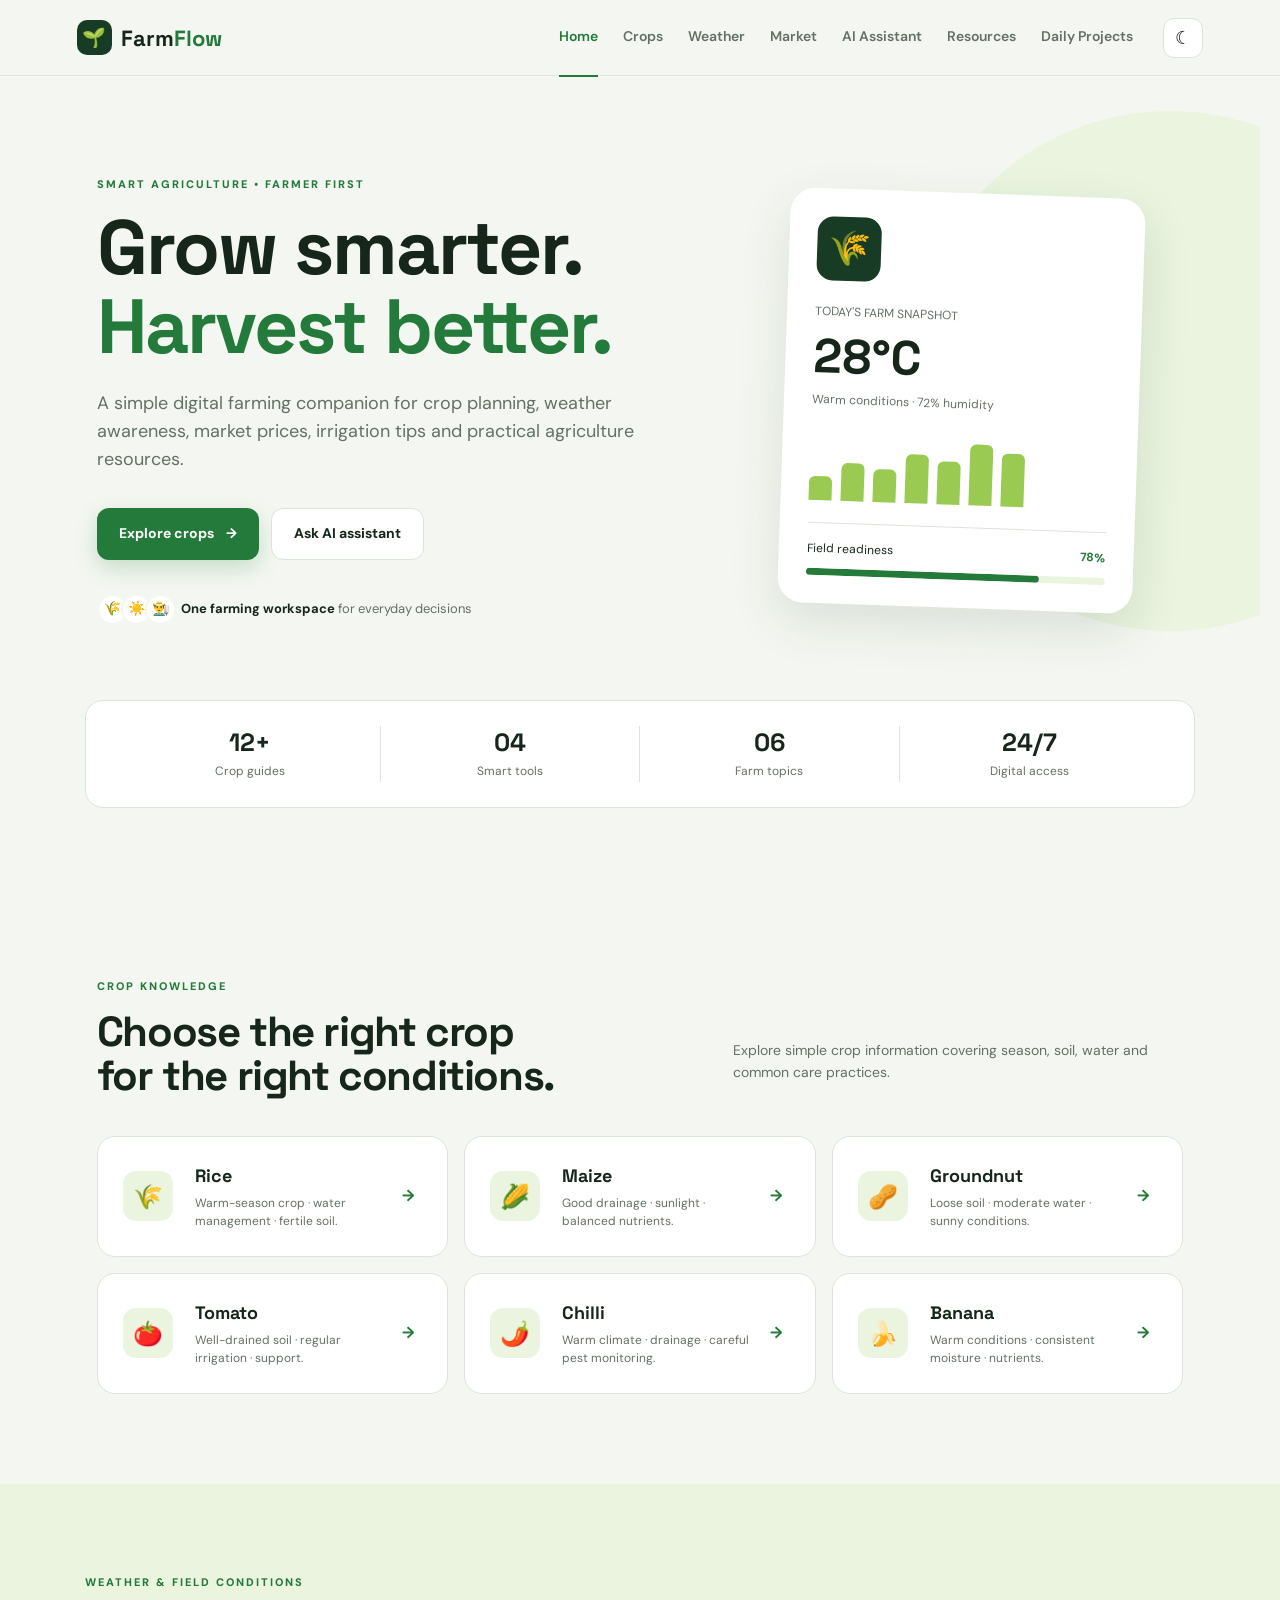
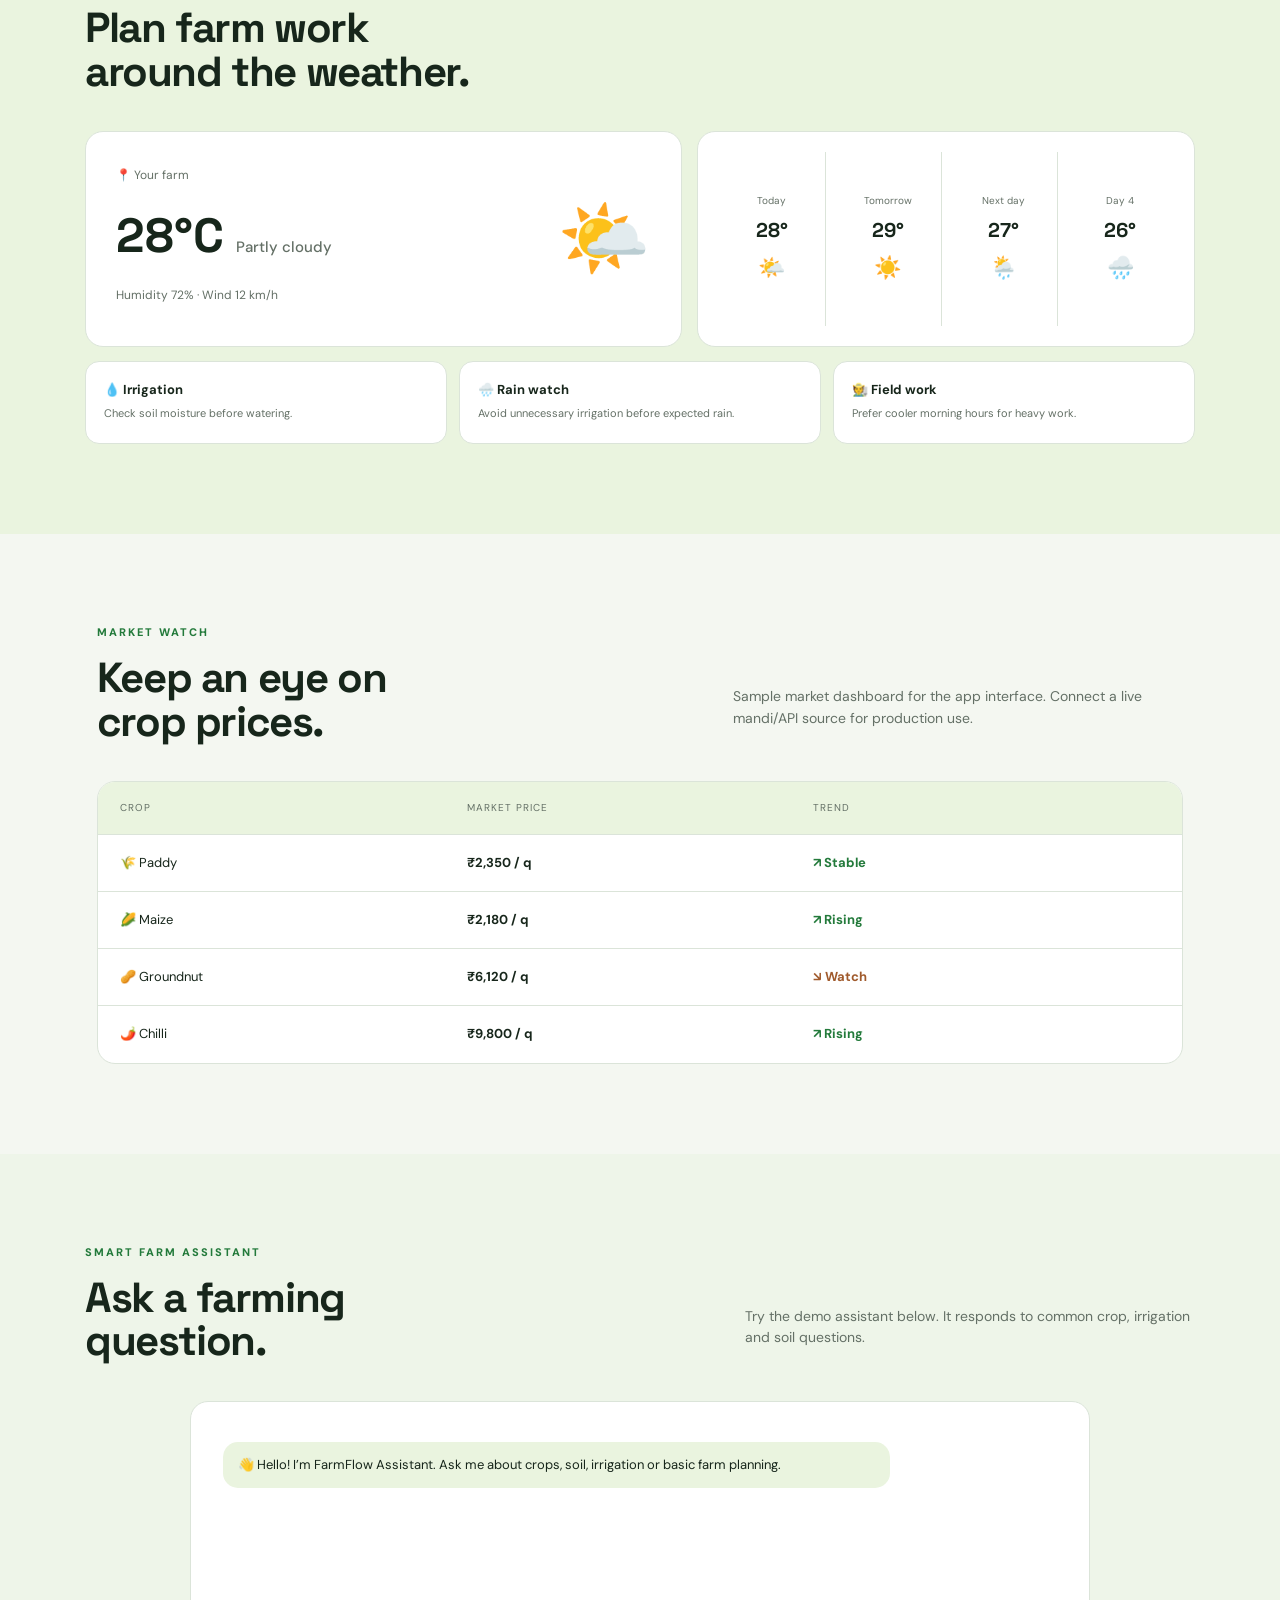
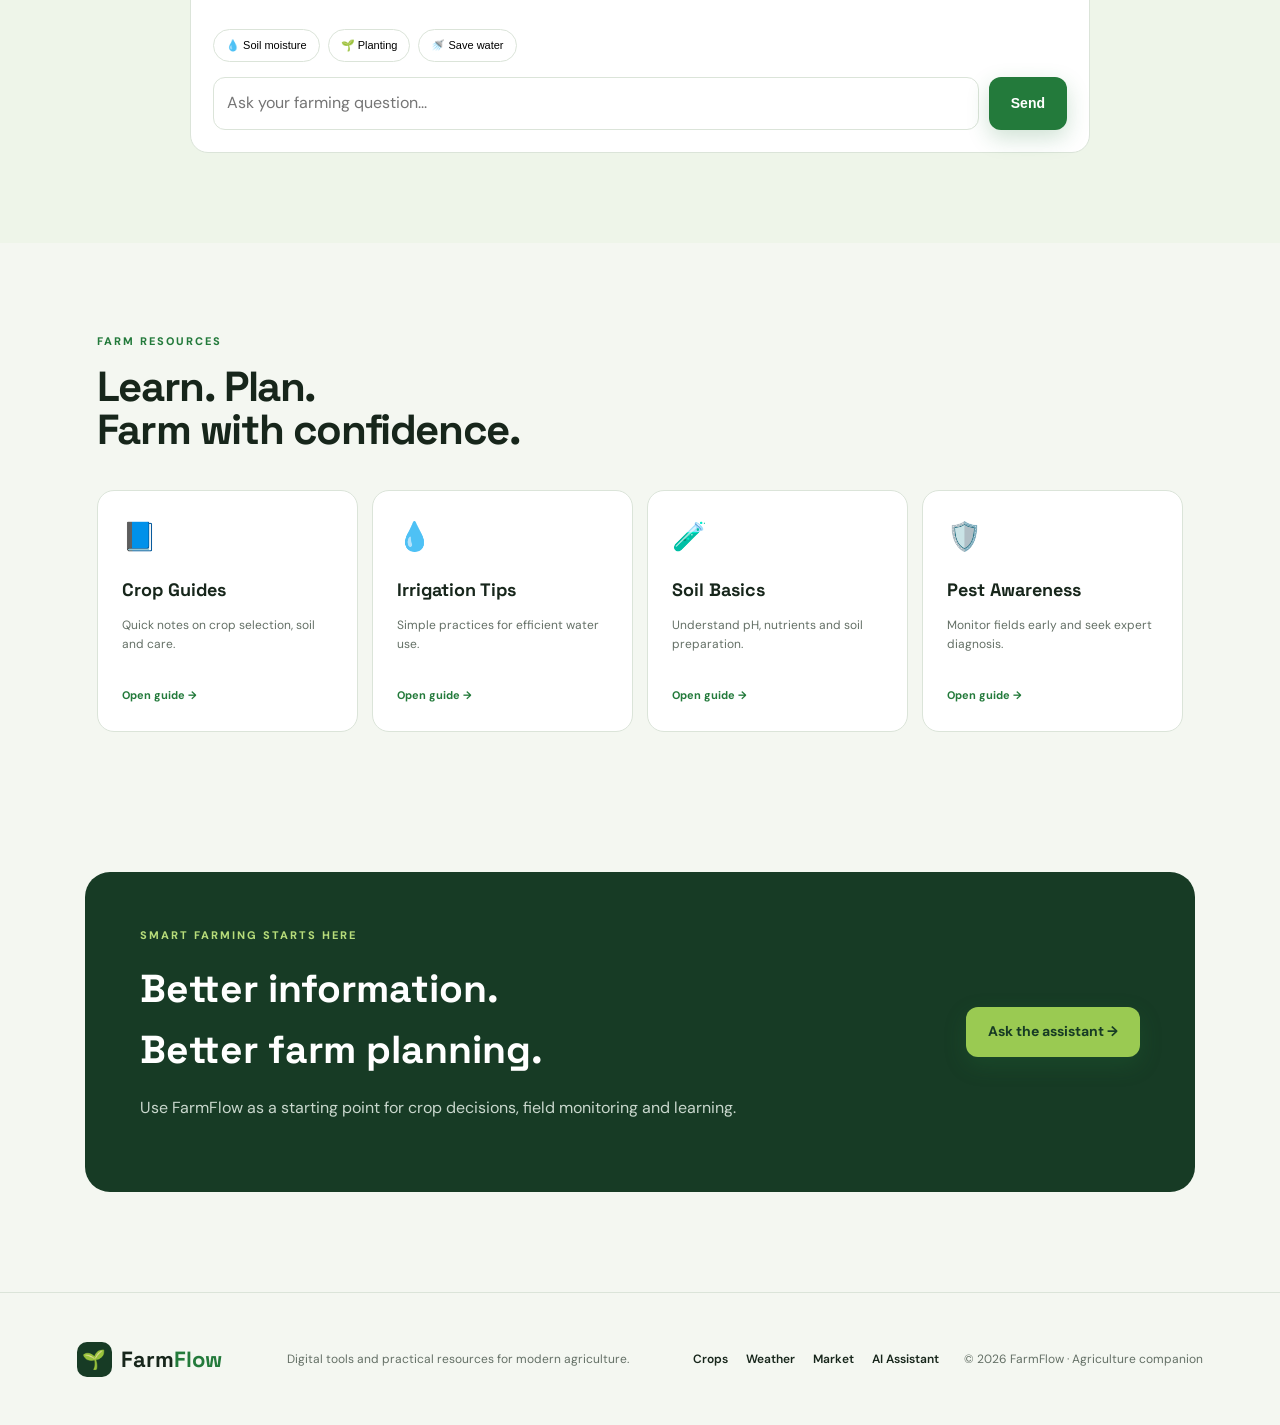
==== commit 786cc351: "Add Daily Projects live website link" ====
--- a/index.html
+++ b/index.html
@@ -9,7 +9,7 @@
 <link rel="stylesheet" href="style.css">
 </head>
 <body>
-<header class="nav"><a class="brand" href="#home"><span class="brand-mark">🌱</span><span>Farm<span>Flow</span></span></a><button class="menu" aria-label="Open menu">☰</button><nav><a class="active" href="#home">Home</a><a href="#crops">Crops</a><a href="#weather">Weather</a><a href="#market">Market</a><a href="#assistant">AI Assistant</a><a href="#resources">Resources</a></nav><button id="theme" class="icon-btn" title="Toggle theme">☾</button></header>
+<header class="nav"><a class="brand" href="#home"><span class="brand-mark">🌱</span><span>Farm<span>Flow</span></span></a><button class="menu" aria-label="Open menu">☰</button><nav><a class="active" href="#home">Home</a><a href="#crops">Crops</a><a href="#weather">Weather</a><a href="#market">Market</a><a href="#assistant">AI Assistant</a><a href="#resources">Resources</a><a href="/projects/">Daily Projects</a></nav><button id="theme" class="icon-btn" title="Toggle theme">☾</button></header>
 
 <main id="home">
 <section class="hero"><div class="hero-copy"><div class="eyebrow">SMART AGRICULTURE • FARMER FIRST</div><h1>Grow smarter.<br><em>Harvest better.</em></h1><p>A simple digital farming companion for crop planning, weather awareness, market prices, irrigation tips and practical agriculture resources.</p><div class="hero-actions"><a class="btn primary" href="#crops">Explore crops <span>→</span></a><a class="btn ghost" href="#assistant">Ask AI assistant</a></div><div class="trust"><div class="avatars"><span>🌾</span><span>☀️</span><span>👨‍🌾</span></div><span><strong>One farming workspace</strong> for everyday decisions</span></div></div>
--- a/style.css
+++ b/style.css
@@ -1 +1 @@
-:root{--bg:#f3f5f7;--surface:#fff;--ink:#17212b;--muted:#68737d;--line:#dce2e7;--blue:#165d9c;--cyan:#43b7c7;--soft:#e8f2f8;--dark:#102b43;--shadow:0 18px 50px rgba(16,43,67,.11)}*{box-sizing:border-box}html{scroll-behavior:smooth}body{margin:0;background:var(--bg);color:var(--ink);font-family:'DM Sans',sans-serif;line-height:1.55}a{text-decoration:none;color:inherit}.nav{height:76px;display:flex;align-items:center;gap:30px;padding:0 6%;position:sticky;top:0;z-index:20;background:rgba(243,245,247,.92);backdrop-filter:blur(16px);border-bottom:1px solid rgba(220,226,231,.8)}.brand{font:700 22px 'Space Grotesk';display:flex;align-items:center;gap:9px;margin-right:auto}.brand>span:last-child span{color:var(--blue)}.brand-mark{width:35px;height:35px;border-radius:10px;background:var(--dark);color:white;display:grid;place-items:center;font-size:21px}.nav nav{display:flex;gap:26px;font-size:14px;font-weight:600}.nav nav a{color:var(--muted);padding:28px 0;border-bottom:2px solid transparent}.nav nav a:hover,.nav nav .active{color:var(--blue);border-bottom-color:var(--blue)}.icon-btn,.menu{border:1px solid var(--line);background:var(--surface);border-radius:11px;width:40px;height:40px;font-size:18px;cursor:pointer}.menu{display:none}.hero{max-width:1240px;margin:auto;min-height:620px;padding:100px 6% 75px;display:flex;align-items:center;gap:8%;position:relative;overflow:hidden}.hero:after{content:'';position:absolute;width:520px;height:520px;border-radius:50%;background:var(--soft);right:-170px;top:35px;z-index:-1}.eyebrow{font-size:11px;letter-spacing:2px;font-weight:800;color:var(--blue);margin-bottom:15px}.hero h1,h2,h3{font-family:'Space Grotesk'}.hero h1{font-size:clamp(50px,6vw,78px);letter-spacing:-2px;line-height:1.03;margin:0 0 24px}.hero h1 em{font-style:normal;color:var(--blue)}.hero-copy{max-width:650px}.hero-copy>p{font-size:18px;color:var(--muted);max-width:600px}.hero-actions{display:flex;gap:12px;margin:34px 0}.btn{display:inline-flex;align-items:center;justify-content:center;gap:12px;padding:14px 22px;border-radius:12px;font-weight:700;font-size:14px;transition:.2s}.primary{background:var(--blue);color:white;box-shadow:0 8px 22px rgba(22,93,156,.22)}.btn:hover{transform:translateY(-2px)}.ghost,.outline{border:1px solid var(--line);background:var(--surface)}.trust{display:flex;align-items:center;gap:12px;font-size:13px;color:var(--muted)}.trust strong{color:var(--ink)}.avatars{display:flex}.avatars span{width:31px;height:31px;border-radius:50%;background:var(--surface);border:2px solid var(--bg);display:grid;place-items:center;margin-right:-7px;font-size:14px}.hero-card{width:355px;min-width:300px;padding:28px;border-radius:25px;background:var(--surface);box-shadow:var(--shadow);transform:rotate(2deg)}.blueprint{width:64px;height:64px;border-radius:16px;background:var(--dark);color:#9bd4e2;display:grid;place-items:center;font-size:40px;margin-bottom:22px}.hero-card>span,.hero-card small{display:block;color:var(--muted);font-size:12px}.hero-card strong{display:block;font:700 48px 'Space Grotesk';margin:4px 0}.mini-chart{height:70px;margin-top:22px;display:flex;align-items:end;gap:9px}.mini-chart i{display:block;width:23px;border-radius:6px 6px 0 0;background:var(--cyan)}.mini-chart i:nth-child(1){height:35%}.mini-chart i:nth-child(2){height:55%}.mini-chart i:nth-child(3){height:48%}.mini-chart i:nth-child(4){height:70%}.mini-chart i:nth-child(5){height:62%}.mini-chart i:nth-child(6){height:88%}.mini-chart i:nth-child(7){height:76%}.progress{margin-top:22px;border-top:1px solid var(--line);padding-top:16px;font-size:12px}.progress span{display:inline}.progress b{float:right;color:var(--blue)}.progress>div{height:7px;background:var(--soft);border-radius:10px;margin-top:10px;overflow:hidden}.progress i{display:block;width:68%;height:100%;background:var(--blue);border-radius:10px}.stats{display:grid;grid-template-columns:repeat(4,1fr);max-width:1110px;margin:0 auto 80px;padding:25px 35px;border:1px solid var(--line);background:var(--surface);border-radius:18px}.stats div{text-align:center;border-right:1px solid var(--line)}.stats div:last-child{border:0}.stats strong{display:block;font:700 25px 'Space Grotesk'}.stats span{font-size:12px;color:var(--muted)}.section{max-width:1240px;margin:auto;padding:90px 6%}.section-head{display:flex;align-items:end;justify-content:space-between;gap:30px;margin-bottom:38px}.section h2{font-size:42px;letter-spacing:-1.4px;line-height:1.04;margin:0}.section-head>p{max-width:450px;color:var(--muted);font-size:14px}.cards{display:grid;grid-template-columns:repeat(3,1fr);gap:16px}.card{background:var(--surface);border:1px solid var(--line);border-radius:18px}.service{padding:25px;display:grid;grid-template-columns:55px 1fr 20px;gap:17px;align-items:center;transition:.25s}.service:hover{transform:translateY(-5px);box-shadow:var(--shadow)}.service>span{width:50px;height:50px;border-radius:13px;background:var(--soft);display:grid;place-items:center;font-size:24px}.service h3{margin:0;font-size:18px}.service p{margin:4px 0 0;color:var(--muted);font-size:12px}.service b{color:var(--blue)}.project-grid{display:grid;grid-template-columns:repeat(3,1fr);gap:17px}.project{background:var(--surface);border:1px solid var(--line);border-radius:18px;overflow:hidden;transition:.25s}.project:hover{transform:translateY(-5px);box-shadow:var(--shadow)}.project-art{height:190px;display:grid;place-items:center;font-size:82px}.building{background:#dceaf4}.bridge{background:#e6edf0}.road{background:#e7e7e2}.project-body{padding:22px}.tag{font-size:9px;letter-spacing:1.3px;font-weight:800;color:var(--blue)}.project h3{font-size:20px;margin:7px 0}.project p{font-size:13px;color:var(--muted)}.meta{display:flex;justify-content:space-between;border-top:1px solid var(--line);padding-top:13px;font-size:11px;color:var(--muted)}.calc-section{background:var(--soft);max-width:none;padding-left:calc((100% - 1110px)/2);padding-right:calc((100% - 1110px)/2)}.calculator{padding:25px;display:grid;grid-template-columns:1fr 1fr;gap:24px}.calc-tabs{grid-column:1/-1;display:flex;gap:8px;flex-wrap:wrap}.tab{border:1px solid var(--line);background:var(--surface);padding:11px 15px;border-radius:10px;font-weight:700;cursor:pointer}.tab.active{background:var(--dark);color:#fff}.calc-form{display:grid;grid-template-columns:repeat(3,1fr);gap:12px;align-items:end}.calc-form label{font-size:11px;font-weight:700;color:var(--muted)}.calc-form input{display:block;width:100%;margin-top:7px;padding:12px;border:1px solid var(--line);border-radius:10px;background:var(--surface);font:inherit}.calc-form .btn{border:0;cursor:pointer;height:45px}.hidden{display:none}.result{background:var(--dark);color:white;border-radius:16px;padding:25px;display:flex;flex-direction:column;justify-content:center}.result span{font-size:10px;letter-spacing:2px;color:#9bd4e2}.result strong{font:700 38px 'Space Grotesk';margin:8px 0}.result small{color:#c3d0da}.material-grid{display:grid;grid-template-columns:repeat(3,1fr);gap:14px}.material{background:var(--surface);border:1px solid var(--line);border-radius:16px;padding:22px;display:flex;gap:16px}.material>span{font-size:28px}.material h3{margin:0;font-size:17px}.material p{margin:5px 0 0;color:var(--muted);font-size:12px}.resource-grid{display:grid;grid-template-columns:repeat(4,1fr);gap:14px}.resource{background:var(--surface);border:1px solid var(--line);border-radius:17px;padding:24px;transition:.2s}.resource:hover{transform:translateY(-4px);box-shadow:var(--shadow)}.resource>span{font-size:28px}.resource h3{font-size:18px;margin:18px 0 7px}.resource p{font-size:12px;color:var(--muted);min-height:54px}.resource b{font-size:11px;color:var(--blue)}.cta{max-width:1110px;margin:50px auto 100px;padding:55px;border-radius:25px;background:var(--dark);color:white;display:flex;align-items:center;justify-content:space-between;gap:30px}.cta .eyebrow{color:#9bd4e2}.cta h2{font-size:39px;margin:0 0 14px}.cta p{color:#c3d0da}.cta .primary{background:var(--cyan);color:#102b43}footer{border-top:1px solid var(--line);padding:45px 6%;display:flex;align-items:center;gap:25px;flex-wrap:wrap}footer p,footer small{color:var(--muted);font-size:12px}.footer-links{display:flex;gap:18px;margin-left:auto;font-size:12px;font-weight:600}@media(max-width:850px){.nav{padding:0 5%;gap:12px}.nav nav{display:none;position:absolute;top:76px;left:0;right:0;background:var(--surface);padding:15px 5%;flex-direction:column;gap:0;border-bottom:1px solid var(--line)}.nav nav.open{display:flex}.nav nav a{padding:12px 0}.menu{display:block}.hero{padding-top:65px;flex-direction:column;align-items:flex-start}.hero-card{align-self:center}.stats{margin:0 5% 40px;grid-template-columns:repeat(2,1fr);gap:15px}.stats div:nth-child(2){border:0}.cards,.project-grid,.material-grid{grid-template-columns:repeat(2,1fr)}.section,.calc-section{padding:65px 5%}.section-head{align-items:flex-start;flex-direction:column}.section h2{font-size:34px}.calculator{grid-template-columns:1fr}.calc-form{grid-template-columns:1fr 1fr}.resource-grid{grid-template-columns:repeat(2,1fr)}.cta{margin:25px 5% 65px;padding:35px;flex-direction:column;align-items:flex-start}.footer-links{margin-left:0}}@media(max-width:520px){.hero h1{font-size:49px}.hero-card{width:100%;min-width:0}.hero-actions{flex-direction:column}.btn{width:100%}.cards,.project-grid,.material-grid,.resource-grid{grid-template-columns:1fr}.calc-form{grid-template-columns:1fr}.section h2{font-size:32px}.cta h2{font-size:31px}footer{display:block}footer>*{margin-bottom:18px}.footer-links{flex-wrap:wrap}}+:root{--bg:#f4f7f1;--surface:#fff;--ink:#17261b;--muted:#647066;--line:#dbe4d9;--green:#237a3b;--lime:#9aca52;--soft:#eaf4df;--dark:#173b25;--shadow:0 18px 50px rgba(23,59,37,.12)}*{box-sizing:border-box}html{scroll-behavior:smooth}body{margin:0;background:var(--bg);color:var(--ink);font-family:'DM Sans',sans-serif;line-height:1.55}a{text-decoration:none;color:inherit}.nav{height:76px;display:flex;align-items:center;gap:30px;padding:0 6%;position:sticky;top:0;z-index:20;background:rgba(244,247,241,.92);backdrop-filter:blur(16px);border-bottom:1px solid rgba(219,228,217,.8)}.brand{font:700 22px 'Space Grotesk';display:flex;align-items:center;gap:9px;margin-right:auto}.brand>span:last-child span{color:var(--green)}.brand-mark{width:35px;height:35px;border-radius:10px;background:var(--dark);color:white;display:grid;place-items:center;font-size:19px}.nav nav{display:flex;gap:25px;font-size:14px;font-weight:600}.nav nav a{color:var(--muted);padding:28px 0;border-bottom:2px solid transparent}.nav nav a:hover,.nav nav .active{color:var(--green);border-bottom-color:var(--green)}.icon-btn,.menu{border:1px solid var(--line);background:var(--surface);border-radius:11px;width:40px;height:40px;font-size:18px;cursor:pointer}.menu{display:none}.hero{max-width:1240px;margin:auto;min-height:620px;padding:100px 6% 75px;display:flex;align-items:center;gap:8%;position:relative;overflow:hidden}.hero:after{content:'';position:absolute;width:520px;height:520px;border-radius:50%;background:var(--soft);right:-170px;top:35px;z-index:-1}.eyebrow{font-size:11px;letter-spacing:2px;font-weight:800;color:var(--green);margin-bottom:15px}.hero h1,h2,h3{font-family:'Space Grotesk'}.hero h1{font-size:clamp(50px,6vw,78px);letter-spacing:-2px;line-height:1.03;margin:0 0 24px}.hero h1 em{font-style:normal;color:var(--green)}.hero-copy{max-width:650px}.hero-copy>p{font-size:18px;color:var(--muted);max-width:600px}.hero-actions{display:flex;gap:12px;margin:34px 0}.btn{display:inline-flex;align-items:center;justify-content:center;gap:12px;padding:14px 22px;border-radius:12px;font-weight:700;font-size:14px;transition:.2s}.primary{background:var(--green);color:white;box-shadow:0 8px 22px rgba(35,122,59,.22)}.btn:hover{transform:translateY(-2px)}.ghost{border:1px solid var(--line);background:var(--surface)}.trust{display:flex;align-items:center;gap:12px;font-size:13px;color:var(--muted)}.trust strong{color:var(--ink)}.avatars{display:flex}.avatars span{width:31px;height:31px;border-radius:50%;background:var(--surface);border:2px solid var(--bg);display:grid;place-items:center;margin-right:-7px;font-size:14px}.hero-card{width:355px;min-width:300px;padding:28px;border-radius:25px;background:var(--surface);box-shadow:var(--shadow);transform:rotate(2deg)}.crop-icon{width:64px;height:64px;border-radius:16px;background:var(--dark);display:grid;place-items:center;font-size:34px;margin-bottom:22px}.hero-card>span,.hero-card small{display:block;color:var(--muted);font-size:12px}.hero-card strong{display:block;font:700 48px 'Space Grotesk';margin:4px 0}.mini-chart{height:70px;margin-top:22px;display:flex;align-items:end;gap:9px}.mini-chart i{display:block;width:23px;border-radius:6px 6px 0 0;background:var(--lime)}.mini-chart i:nth-child(1){height:35%}.mini-chart i:nth-child(2){height:55%}.mini-chart i:nth-child(3){height:48%}.mini-chart i:nth-child(4){height:70%}.mini-chart i:nth-child(5){height:62%}.mini-chart i:nth-child(6){height:88%}.mini-chart i:nth-child(7){height:76%}.progress{margin-top:22px;border-top:1px solid var(--line);padding-top:16px;font-size:12px}.progress b{float:right;color:var(--green)}.progress>div{height:7px;background:var(--soft);border-radius:10px;margin-top:10px;overflow:hidden}.progress i{display:block;width:78%;height:100%;background:var(--green);border-radius:10px}.stats{display:grid;grid-template-columns:repeat(4,1fr);max-width:1110px;margin:0 auto 80px;padding:25px 35px;border:1px solid var(--line);background:var(--surface);border-radius:18px}.stats div{text-align:center;border-right:1px solid var(--line)}.stats div:last-child{border:0}.stats strong{display:block;font:700 25px 'Space Grotesk'}.stats span{font-size:12px;color:var(--muted)}.section{max-width:1240px;margin:auto;padding:90px 6%}.section-head{display:flex;align-items:end;justify-content:space-between;gap:30px;margin-bottom:38px}.section h2{font-size:42px;letter-spacing:-1.4px;line-height:1.04;margin:0}.section-head>p{max-width:450px;color:var(--muted);font-size:14px}.cards{display:grid;grid-template-columns:repeat(3,1fr);gap:16px}.card{background:var(--surface);border:1px solid var(--line);border-radius:18px}.service{padding:25px;display:grid;grid-template-columns:55px 1fr 20px;gap:17px;align-items:center;transition:.25s}.service:hover{transform:translateY(-5px);box-shadow:var(--shadow)}.service>span{width:50px;height:50px;border-radius:13px;background:var(--soft);display:grid;place-items:center;font-size:24px}.service h3{margin:0;font-size:18px}.service p{margin:4px 0 0;color:var(--muted);font-size:12px}.service b{color:var(--green)}.weather-section{background:var(--soft);max-width:none;padding-left:calc((100% - 1110px)/2);padding-right:calc((100% - 1110px)/2)}.weather-grid{display:grid;grid-template-columns:1.2fr 1fr;gap:15px}.weather-main{padding:30px;display:flex;justify-content:space-between;align-items:center}.location{font-size:12px;color:var(--muted)}.weather-main h3{font-size:48px;margin:12px 0 2px}.weather-main h3 small{font:500 15px 'DM Sans';color:var(--muted)}.weather-main p{font-size:12px;color:var(--muted)}.weather-sun{font-size:75px}.forecast{display:grid;grid-template-columns:repeat(4,1fr);padding:20px;gap:8px}.forecast div{display:flex;flex-direction:column;align-items:center;justify-content:center;gap:8px;border-right:1px solid var(--line)}.forecast div:last-child{border:0}.forecast span{font-size:10px;color:var(--muted)}.forecast strong{font:700 20px 'Space Grotesk'}.forecast b{font-size:22px}.tips{display:grid;grid-template-columns:repeat(3,1fr);gap:12px;margin-top:14px}.tips div{background:var(--surface);border:1px solid var(--line);border-radius:14px;padding:18px}.tips b{display:block;font-size:13px}.tips span{font-size:11px;color:var(--muted)}.market{overflow:hidden}.market-row{display:grid;grid-template-columns:1fr 1fr 1fr;padding:18px 22px;border-bottom:1px solid var(--line);font-size:13px}.market-row:last-child{border:0}.market-row.head{font-size:10px;letter-spacing:1px;text-transform:uppercase;color:var(--muted);background:var(--soft)}.up{color:var(--green)}.down{color:#a05a2c}.assistant-section{background:#eef5e9;max-width:none;padding-left:calc((100% - 1110px)/2);padding-right:calc((100% - 1110px)/2)}.assistant{padding:22px;max-width:900px;margin:auto}.chat{min-height:190px;max-height:280px;overflow:auto;padding:10px}.message{padding:13px 15px;border-radius:15px;margin:8px 0;max-width:80%;font-size:13px}.message.bot{background:var(--soft);margin-right:auto}.message.user{background:var(--dark);color:#fff;margin-left:auto}.quick{display:flex;gap:8px;flex-wrap:wrap;margin:15px 0}.quick button{border:1px solid var(--line);background:var(--surface);border-radius:20px;padding:9px 12px;cursor:pointer;font-size:11px}.assistant form{display:flex;gap:10px}.assistant input{flex:1;border:1px solid var(--line);border-radius:12px;padding:13px;background:var(--surface);font:inherit}.assistant form .btn{border:0;cursor:pointer}.resource-grid{display:grid;grid-template-columns:repeat(4,1fr);gap:14px}.resource{background:var(--surface);border:1px solid var(--line);border-radius:17px;padding:24px;transition:.2s}.resource:hover{transform:translateY(-4px);box-shadow:var(--shadow)}.resource>span{font-size:28px}.resource h3{font-size:18px;margin:18px 0 7px}.resource p{font-size:12px;color:var(--muted);min-height:54px}.resource b{font-size:11px;color:var(--green)}.cta{max-width:1110px;margin:50px auto 100px;padding:55px;border-radius:25px;background:var(--dark);color:white;display:flex;align-items:center;justify-content:space-between;gap:30px}.cta .eyebrow{color:#b7dc7a}.cta h2{font-size:39px;margin:0 0 14px}.cta p{color:#c9d7cd}.cta .primary{background:var(--lime);color:#173b25}footer{border-top:1px solid var(--line);padding:45px 6%;display:flex;align-items:center;gap:25px;flex-wrap:wrap}footer p,footer small{color:var(--muted);font-size:12px}.footer-links{display:flex;gap:18px;margin-left:auto;font-size:12px;font-weight:600}@media(max-width:850px){.nav{padding:0 5%;gap:12px}.nav nav{display:none;position:absolute;top:76px;left:0;right:0;background:var(--surface);padding:15px 5%;flex-direction:column;gap:0;border-bottom:1px solid var(--line)}.nav nav.open{display:flex}.nav nav a{padding:12px 0}.menu{display:block}.hero{padding-top:65px;flex-direction:column;align-items:flex-start}.hero-card{align-self:center}.stats{margin:0 5% 40px;grid-template-columns:repeat(2,1fr);gap:15px}.stats div:nth-child(2){border:0}.cards{grid-template-columns:repeat(2,1fr)}.section,.weather-section,.assistant-section{padding:65px 5%}.section-head{align-items:flex-start;flex-direction:column}.section h2{font-size:34px}.weather-grid{grid-template-columns:1fr}.tips{grid-template-columns:1fr}.resource-grid{grid-template-columns:repeat(2,1fr)}.cta{margin:25px 5% 65px;padding:35px;flex-direction:column;align-items:flex-start}}@media(max-width:520px){.hero h1{font-size:49px}.hero-card{width:100%;min-width:0}.hero-actions{flex-direction:column}.btn{width:100%}.cards,.resource-grid{grid-template-columns:1fr}.section h2{font-size:32px}.weather-main h3{font-size:40px}.forecast{grid-template-columns:repeat(2,1fr)}.forecast div:nth-child(2){border:0}.market-row{grid-template-columns:1fr 1fr}.market-row span{grid-column:1/-1;margin-bottom:4px}.assistant form{flex-direction:column}footer{display:block}footer>*{margin-bottom:18px}.footer-links{margin-left:0;flex-wrap:wrap}}body.dark{--bg:#101811;--surface:#17231a;--ink:#edf5ed;--muted:#aebbb0;--line:#2b3b2d;--soft:#203523;--dark:#0b2415;--shadow:0 18px 50px rgba(0,0,0,.3)}body.dark .nav{background:rgba(16,24,17,.92)}
